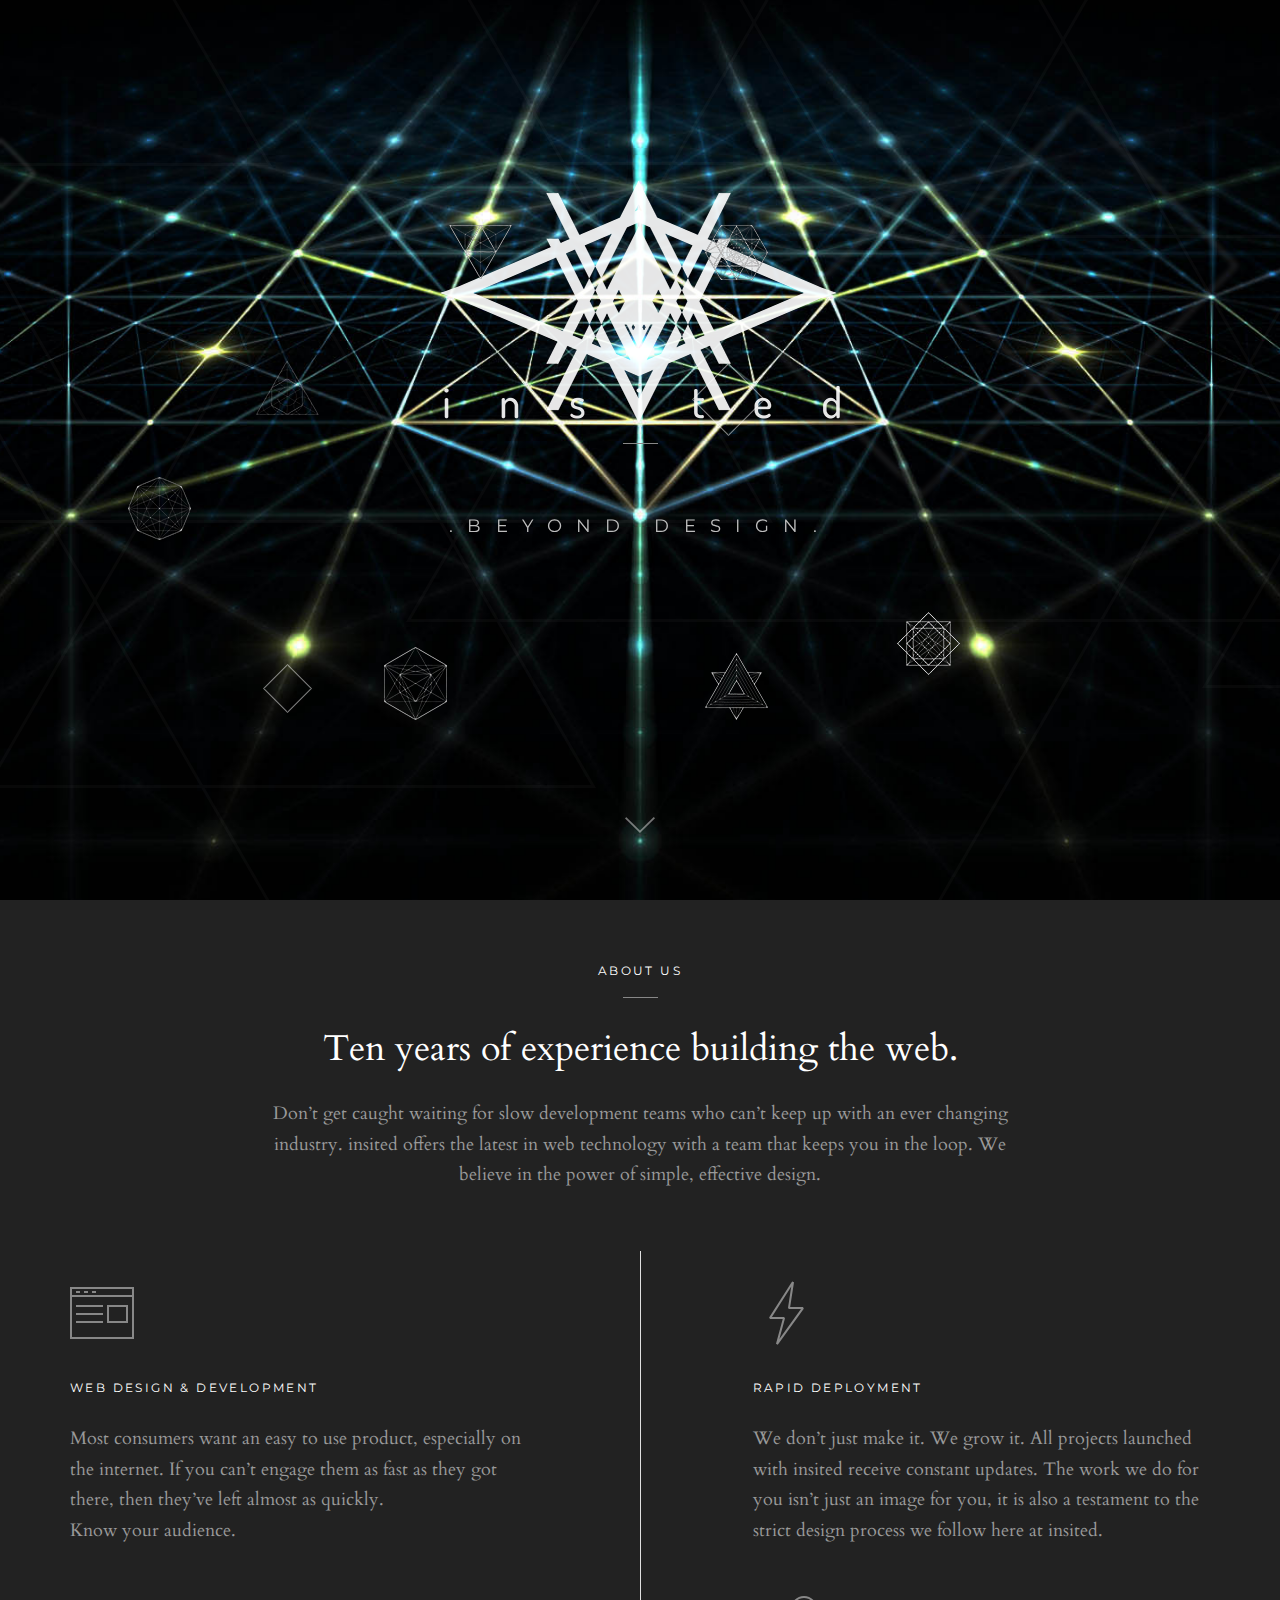
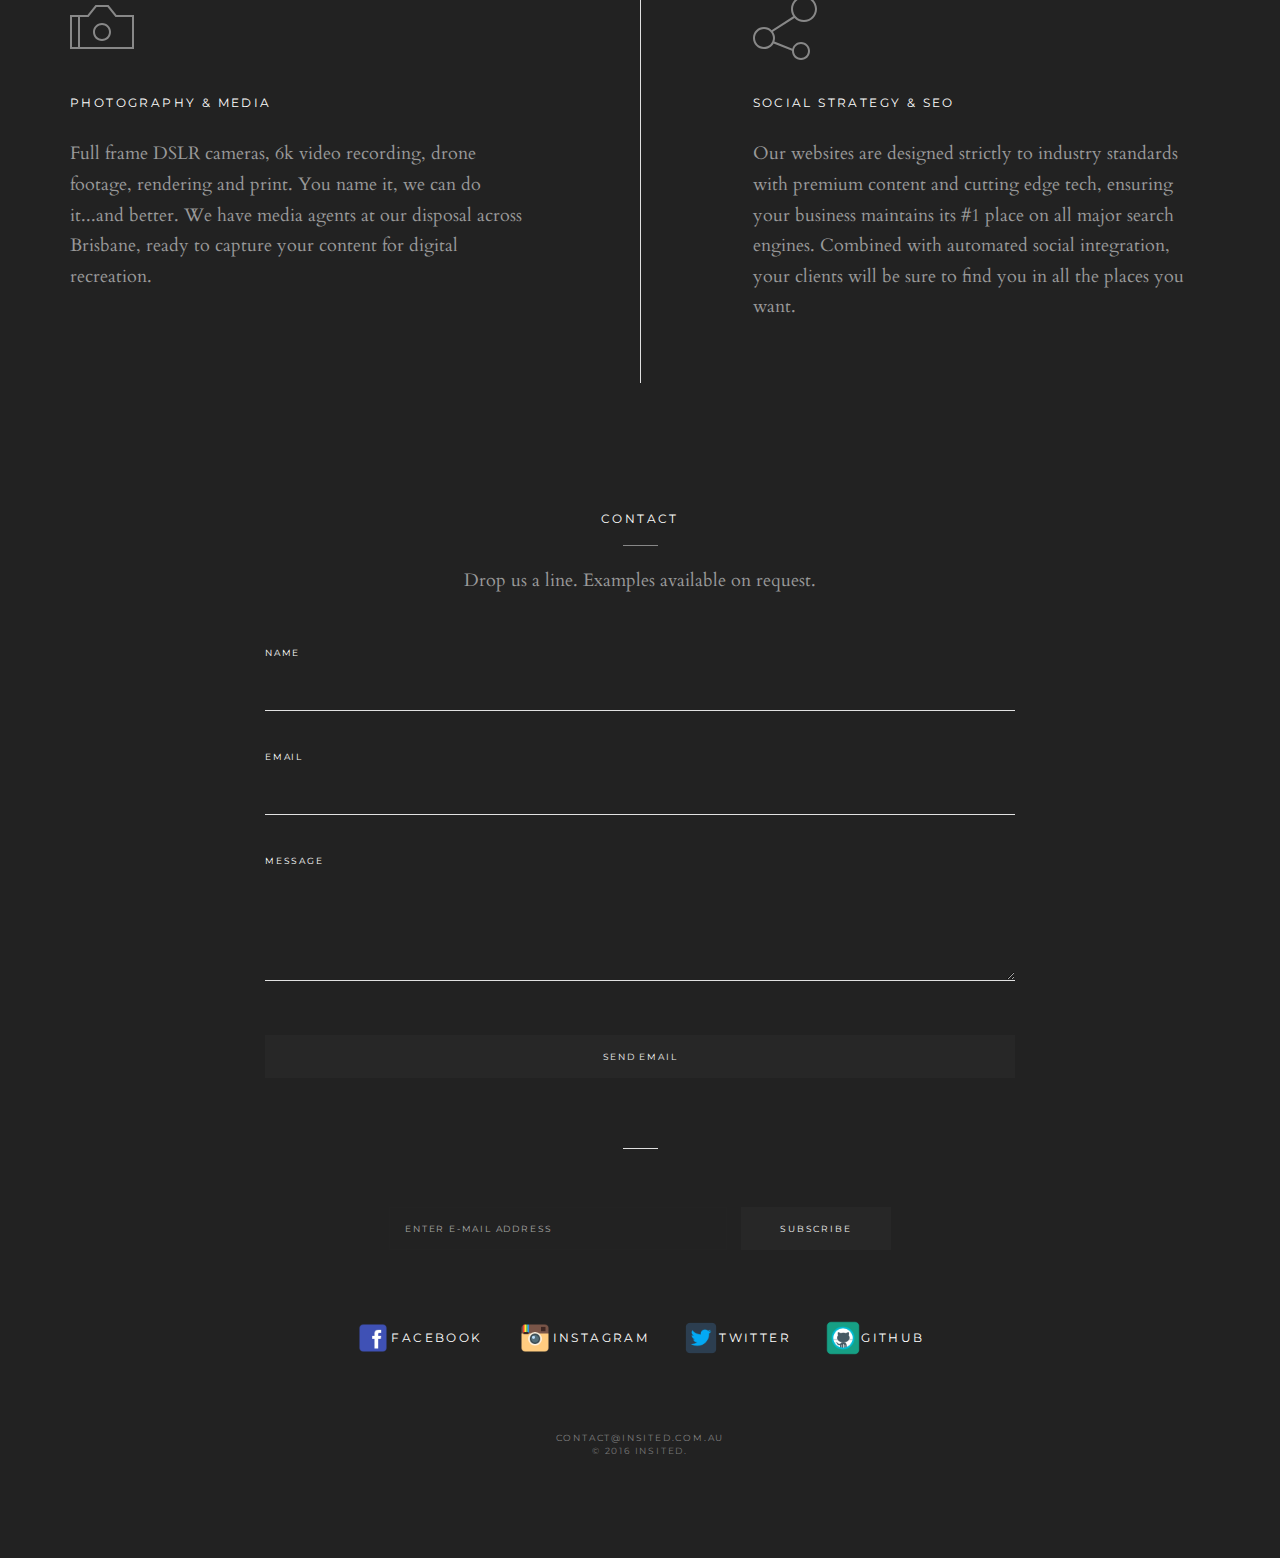
==== index.html @ 87471153 "Initial commit" ====
<!DOCTYPE html>
<!--[if IE 8 ]><html class="ie" xmlns="http://www.w3.org/1999/xhtml" xml:lang="en-US" lang="en-US"> <![endif]-->
<!--[if (gte IE 9)|!(IE)]><!--><html xmlns="http://www.w3.org/1999/xhtml" xml:lang="en-US" lang="en-US"><!--<![endif]-->
<head>
	<meta charset="utf-8">

	<title>insited.</title>

	<!-- Behavioral Meta Data -->
	<meta name="viewport" content="width=device-width, initial-scale=1, maximum-scale=1, user-scalable=no">

	<!-- Core Meta Data -->
	<meta name="author" content="insited">
	<meta name="description" content="hear.here">
	<meta name="keywords" content="template,coming soon,landing page,html5,css3,jquery">

	<!-- Favicon -->
	<link rel="shortcut icon" href="favicon.png" type="image/png">

	<!-- Apple Touch Icons -->
	<link rel="apple-touch-icon-precomposed" sizes="144x144" href="apple-touch-icon-144x144-precomposed.png">
	<link rel="apple-touch-icon-precomposed" sizes="114x114" href="apple-touch-icon-114x114-precomposed.png">
	<link rel="apple-touch-icon-precomposed" sizes="72x72" href="apple-touch-icon-72x72-precomposed.png">
	<link rel="apple-touch-icon-precomposed" sizes="57x57" href="apple-touch-icon-57x57-precomposed.png">

	<!--[if lt IE 9]>
		<script src="http://html5shim.googlecode.com/svn/trunk/html5.js"></script>
	<![endif]-->

	<!-- Fonts -->
	<link href='https://fonts.googleapis.com/css?family=Montserrat' rel='stylesheet' type='text/css'>
	<link href='https://fonts.googleapis.com/css?family=Cardo' rel='stylesheet' type='text/css'>

	<!-- Styles -->
	<link rel="stylesheet" type="text/css" href="css/loader.css"/>
	<link rel="stylesheet" type="text/css" href="css/framework.css"/>
	<link rel="stylesheet" type="text/css" href="css/style.css"/>

	<!-- Colors -->
	<link rel="stylesheet" type="text/css" href="css/colors/cyan.css" title="cyan" media="screen">
	<!-- <link rel="stylesheet" type="text/css" href="css/colors/red.css" title="red" media="screen"> -->
	<!-- <link rel="stylesheet" type="text/css" href="css/colors/green.css" title="green" media="screen"> -->
	<!-- <link rel="stylesheet" type="text/css" href="css/colors/pink.css" title="pink" media="screen"> -->
	<!-- <link rel="stylesheet" type="text/css" href="css/colors/yellow.css" title="yellow" media="screen"> -->

	<!--[if lt IE 9]>
		<link rel="stylesheet" type="text/css" href="css/ie.css" />
	<![endif]-->

	<!-- Javascript -->
	<script src="js/modernizr.js"></script>
	<script src="js/jquery.js"></script>
</head>
<body link=grey>
	<section id="hero" class="dark">
		<ul id="scene" class="scene"
			data-friction-x="0.1"
			data-friction-y="0.1"
			data-scalar-x="25"
			data-scalar-y="15"
			>
			<li class="layer" data-depth="0.00"></li>

			<!-- BG -->
			<li class="layer" data-depth="0.10" ><div class="background" data-0="transform: translate3d(0px, 0px, 0px);" data-top-bottom="transform: translate3d(0px, 300%, 0px);"></div></li>
			<li class="layer" data-depth="0.15"><div class="triangles"></div></li>
			
			<!-- Hero -->
			<li class="layer" data-depth="0.20"><div class="title" data-0="opacity: 1;" data-top-bottom="opacity: 0;"><img class="has-retina" src="images/logo-dark.png" alt="insited"><span class="line"></span></div></li>
			<li class="layer" data-depth="0.30">
				<div class="hero-content" data-0="opacity: 1;" data-top-bottom="opacity: 0;">
                    <h1><p class="sub-title"><br><br><br><br><br>.Beyond Design.</p></h1>
				</div>
			</li>

			<!-- Flakes -->
			<li class="layer" data-depth="0.40">
				<div class="depth-1 flake1" data-0="opacity: 1;" data-top-bottom="opacity: 0;"><img src="images/flakes-dark/depth1/flakes1.png" alt="flake"></div>
				<div class="depth-1 flake2" data-0="opacity: 1;" data-top-bottom="opacity: 0;"><img src="images/flakes-dark/depth1/flakes2.png" alt="flake"></div>
				<div class="depth-1 flake3" data-0="opacity: 1;" data-top-bottom="opacity: 0;"><img src="images/flakes-dark/depth1/flakes3.png" alt="flake"></div>
				<div class="depth-1 flake4" data-0="opacity: 1;" data-top-bottom="opacity: 0;"><img src="images/flakes-dark/depth1/flakes4.png" alt="flake"></div>
			</li>
			<li class="layer" data-depth="0.50">
				<div class="depth-2 flake1" data-0="opacity: 1;" data-top-bottom="opacity: 0;"><img src="images/flakes-dark/depth2/flakes1.png" alt="flake"></div>
			</li>
			<li class="layer" data-depth="0.60">
				<div class="depth-3 flake1" data-0="opacity: 1;" data-top-bottom="opacity: 0;"><img src="images/flakes-dark/depth3/flakes1.png" alt="flake"></div>
				<div class="depth-3 flake2" data-0="opacity: 1;" data-top-bottom="opacity: 0;"><img src="images/flakes-dark/depth3/flakes2.png" alt="flake"></div>
				<div class="depth-3 flake3" data-0="opacity: 1;" data-top-bottom="opacity: 0;"><img src="images/flakes-dark/depth3/flakes3.png" alt="flake"></div>
				<div class="depth-3 flake4" data-0="opacity: 1;" data-top-bottom="opacity: 0;"><img src="images/flakes-dark/depth3/flakes4.png" alt="flake"></div>
			</li>
			<li class="layer" data-depth="0.80"><div class="depth-4" data-0="opacity: 1;" data-top-bottom="opacity: 0;"><img src="images/flakes-dark/depth4/flakes.png" alt="flake"></div></li>
			<li class="layer" data-depth="1.00"><div class="depth-5" data-0="opacity: 1;" data-top-bottom="opacity: 0;"><img src="images/flakes-dark/depth5/flakes.png" alt="flake"></div></li>
		</ul>
		<a id="action" href="#intro"></a>
	</section>

	<section id="intro" class="container center padded">

		<!-- Intro -->
		<div class="row">
			<div class="col-xs-12 col-sm-10 col-sm-offset-1 col-md-8 col-md-offset-2">
				<h3>About Us</h3>
				<span class="line"></span>
				<h2>Ten years of experience building the web.</h2>
				<p>Don’t get caught waiting for slow development teams who can’t keep up with an ever changing industry. insited offers the latest in web technology with a team that keeps you in the loop. We believe in the power of simple, effective design.</p>
			</div>
		</div>

	</section>

	<section class="container padded-bottom center-mobile relative list">

		<!-- Blocks -->
		<div class="row">
			<div class="block col-xs-12 col-sm-5">
				<i class="icon icon-basic-webpage-img-txt"></i>
				<h3>Web design &amp; development</h3>
				<p>Most consumers want an easy to use product, especially on the internet. If you can’t engage them as fast as they got there, then they’ve left almost as quickly.<br>
                Know your audience.</p>
			</div>
			<div class="block col-xs-12 col-sm-5 col-sm-offset-2">
				<i class="icon icon-basic-bolt"></i>
				<h3>Rapid Deployment</h3>
				<p>We don’t just make it. We grow it. All projects launched with insited receive constant updates. The work we do for you isn’t just an image for you, it is also a testament to the strict design process we follow here at insited. </p>
			</div>
		</div>

		<span class="separator"></span>

		<!-- Blocks -->
		<div class="row">
			<div class="block col-xs-12 col-sm-5">
				<i class="icon icon-basic-photo"></i>
				<h3>Photography & Media</h3>
				<p>Full frame DSLR cameras, 6k video recording, drone footage, rendering and print. You name it, we can do it...and better. We have media agents at our disposal across Brisbane, ready to capture your content for digital recreation.</p>
			</div>
			<div class="col-xs-12 col-sm-5 col-sm-offset-2">	
				<i class="icon icon-basic-share"></i>
				<h3>Social Strategy & SEO</h3>
				<p>Our websites are designed strictly to industry standards with premium content and cutting edge tech, ensuring your business maintains its #1 place on all major search engines. Combined with automated social integration, your clients will be sure to find you in all the places you want. </p>
			</div>
		</div>
	</section>
	<section class="container padded center">

		<!-- Subscribe -->
		<div class="row">
			<div class="col-xs-12 col-sm-10 col-sm-offset-1 col-md-8 col-md-offset-2">
				<h3>contact</h3>
				<span class="line"></span>
				<p>Drop us a line. Examples available on request.</p>

				<form id="contact" name="contact" method="post" novalidate="novalidate">
				<fieldset>
					<label for="name">Name</label>
					<input type="text" name="name" id="name" />
					<label for="email">Email</label>
			        <input type="email" name="email" id="email" />
			        <label for="message">Message</label>
			        <textarea name="message" id="message"></textarea>
			        <input id="submit" type="submit" name="submit" value="Send Email">
				</fieldset>
			</form>

			<div id="success">
				<p>Your message was sent successfully! Someone will be in touch with you shortly.</p>
			</div>

			<div id="error">
				<p>Something went wrong, try refreshing and submitting the form again.</p>
			</div>
			</div>
		</div>

		<!-- Footer -->
		<div class="row padded">
			<div class="col-xs-12 col-sm-10 col-sm-offset-1 col-md-8 col-md-offset-2">
				<span class="line no-accent"></span>
				<form
					id="subscribe-form"
					action="" 
					method="get">
					<input type="email" name="EMAIL" onfocus="if(this.value == 'Enter E-mail Address') { this.value = ''; }" onblur="if(this.value == '') { this.value = 'Enter E-mail Address'; }" value="Enter E-mail Address" class="text">
					<input type="submit" value="Subscribe" name="subscribe" class="submit" id="subscribe">

					<div id="subscribe-result"></div>
				</form>
				<ul class="social-list padded">
					<li><img class="icon icons8-Facebook" src="[data-uri]" width="36" height="36"><a href="#">Facebook</a></li>
					<li><img class="icon icons8-Instagram-Old" src="[data-uri]" width="36" height="36"><a href="#">Instagram</a></li>
					<li><img class="icon icons8-Twitter" src="[data-uri]" width="36" height="36"><a href="#">Twitter</a></li>
					<li><img class="icon icons8-GitHub" src="[data-uri]" width="36" height="36"><a href="#">Github</a></li>
				</ul>
                <p class="copyright"><a href="mailto:contact@insited.com.au?Subject=New%20Website" target="_top">contact@insited.com.au</a><br>
                © 2016 insited. </p>
			</div>
		</div>
	</section>

	<!-- Begin Pageloader -->
	<div id="pageloader">
		<!-- Content -->
		<div class="pageloader-content">
			<h4>Loading...</h4>
			<span class="progress"></span>
		</div><!-- END Content -->
	</div><!-- END Pageloader -->

	<!-- Javascript -->
	<script src="js/loader.js"></script>
	<script src="js/parallax.js"></script>
	<script src="js/plugins.js"></script>
	<script src="js/main.js"></script>
</body>
</html>
---- css/loader.css ----
/* =Loader
-------------------------------------------------------------- */
@keyframes loader-anim {
    0% {
        left: -102px
    }

    100% {
        left: 102px
    }
}

@keyframes blink-text {
    0% {
        opacity: 1
    }

    20% {
        opacity: 0.5
    }

    40% {
        opacity: 0.2
    }

    60% {
        opacity: 0.7
    }

    80% {
        opacity: 0.1
    }

    90% {
        opacity: 0.4
    }
}
#pageloader {
    background-color:#fff;

    position:absolute;
    z-index:99999999999999;
    width:100%;
    height:100%;
    left:0;
    right:0;
    top:0;
    bottom:0;
}

.pageloader-fade {
    opacity:0 !important;
    
    -webkit-transition: all .75s ease;
    -moz-transition: all .75s ease;
    -o-transition: all .75s ease;
    -ms-transition: all .75s ease;
    transition: all .75s ease;
}

.pageloader-hide {
    display:none;
}

.pageloader-content {
    text-align: center;
    overflow: hidden;
    position: absolute;
    top: 50%;
    margin-top: -12px;
    left: 50%;
    margin-left: -50px;
    width: 100px;
    height: 24px;
}

.pageloader-content-hide {
    opacity:0 !important;
    
    -webkit-transition: all .25s ease;
    -moz-transition: all .25s ease;
    -o-transition: all .25s ease;
    -ms-transition: all .25s ease;
    transition: all .25s ease;
}

.pageloader-content h4 {
    color: #272727;
    -webkit-animation: blink-text 1s infinite;
       -moz-animation: blink-text 1s infinite;
        -ms-animation: blink-text 1s infinite;
         -o-animation: blink-text 1s infinite;
            animation: blink-text 1s infinite;
}

.progress {
    display: block;
    position: absolute;
    bottom: 1px;
    overflow: hidden;
    width: 100px;
    height: 1px;
    left: -102px;
    background-color: #00d9ec;
    -webkit-animation: loader-anim 1s 0s infinite cubic-bezier(0.785, 0.135, 0.15, 0.86);
    -moz-animation: loader-anim 1s 0s infinite cubic-bezier(0.785, 0.135, 0.15, 0.86);
    animation: loader-anim 1s 0s infinite cubic-bezier(0.785, 0.135, 0.15, 0.86)
}
---- css/framework.css ----
/*! normalize.css v3.0.3 | MIT License | github.com/necolas/normalize.css */img,legend{border:0}legend,td,th{padding:0}html{font-family:sans-serif;-ms-text-size-adjust:100%;-webkit-text-size-adjust:100%}body{margin:0}article,aside,details,figcaption,figure,footer,header,main,menu,nav,section,summary{display:block}audio,canvas,progress,video{display:inline-block;vertical-align:baseline}audio:not([controls]){display:none;height:0}[hidden],template{display:none}a{background-color:transparent}a:active,a:hover{outline:0}abbr[title]{border-bottom:1px dotted}b,optgroup,strong{font-weight:700}dfn{font-style:italic}h1{font-size:2em;margin:.67em 0}mark{background:#ff0;color:#000}small{font-size:80%}sub,sup{font-size:75%;line-height:0;position:relative;vertical-align:baseline}sup{top:-.5em}sub{bottom:-.25em}svg:not(:root){overflow:hidden}figure{margin:1em 40px}hr{box-sizing:content-box;height:0}pre,textarea{overflow:auto}code,kbd,pre,samp{font-family:monospace,monospace;font-size:1em}button,input,optgroup,select,textarea{color:inherit;font:inherit;margin:0}button{overflow:visible}button,select{text-transform:none}button,html input[type=button],input[type=reset],input[type=submit]{-webkit-appearance:button;cursor:pointer}button[disabled],html input[disabled]{cursor:default}button::-moz-focus-inner,input::-moz-focus-inner{border:0;padding:0}input{line-height:normal}input[type=checkbox],input[type=radio]{box-sizing:border-box;padding:0}input[type=number]::-webkit-inner-spin-button,input[type=number]::-webkit-outer-spin-button{height:auto}input[type=search]{-webkit-appearance:textfield;box-sizing:content-box}input[type=search]::-webkit-search-cancel-button,input[type=search]::-webkit-search-decoration{-webkit-appearance:none}fieldset{border:1px solid silver;margin:0 2px;padding:.35em .625em .75em}table{border-collapse:collapse;border-spacing:0}a{text-decoration: none; outline: 0;}html{-webkit-tap-highlight-color: rgba(0, 0, 0, 0);}img{max-width: 100%; height: auto;}

/*! bootstrap */html{font-family:sans-serif;-ms-text-size-adjust:100%;-webkit-text-size-adjust:100%}body{margin:0}article,aside,details,figcaption,figure,footer,header,hgroup,main,nav,section,summary{display:block}ol,ul{list-style:none;margin:0;padding:0;}audio,canvas,progress,video{display:inline-block;vertical-align:baseline}audio:not([controls]){display:none;height:0}[hidden],template{display:none}a{background:0 0}a:active,a:hover{outline:0}abbr[title]{border-bottom:1px dotted}b,strong{font-weight:700}dfn{font-style:italic}h1{font-size:2em;margin:.67em 0}mark{background:#ff0;color:#000}small{font-size:80%}sub,sup{font-size:75%;line-height:0;position:relative;vertical-align:baseline}sup{top:-.5em}sub{bottom:-.25em}img{border:0}svg:not(:root){overflow:hidden}hr{-moz-box-sizing:content-box;box-sizing:content-box;height:0}pre{overflow:auto}code,kbd,pre,samp{font-family:monospace,monospace;font-size:1em}button,input,optgroup,select,textarea{color:inherit;font:inherit;margin:0}button{overflow:visible}button,select{text-transform:none}button,html input[type=button],input[type=reset],input[type=submit]{-webkit-appearance:button;cursor:pointer}button[disabled],html input[disabled]{cursor:default}button::-moz-focus-inner,input::-moz-focus-inner{border:0;padding:0}input[type=checkbox],input[type=radio]{box-sizing:border-box;padding:0}input[type=number]::-webkit-inner-spin-button,input[type=number]::-webkit-outer-spin-button{height:auto}input[type=search]{-webkit-appearance:textfield;-moz-box-sizing:content-box;-webkit-box-sizing:content-box;box-sizing:content-box}input[type=search]::-webkit-search-cancel-button,input[type=search]::-webkit-search-decoration{-webkit-appearance:none}fieldset{border:1px solid silver;margin:0 2px;padding:.35em .625em .75em}legend{border:0;padding:0}textarea{overflow:auto}optgroup{font-weight:700}table{border-collapse:collapse;border-spacing:0}td,th{padding:0}*,:after,:before{-webkit-box-sizing:border-box;-moz-box-sizing:border-box;box-sizing:border-box}html{-webkit-tap-highlight-color:transparent}button,input,select,textarea{font-family:inherit;font-size:inherit;line-height:inherit}figure{margin:0}img{vertical-align:middle}.container,.container-fluid{margin-right:auto;margin-left:auto;padding-left:15px;padding-right:15px}@media (min-width:768px){.container{width:750px}}@media (min-width:992px){.container{width:970px}}@media (min-width:1200px){.container{width:1170px}}.row{margin-left:-15px;margin-right:-15px}.col-lg-1,.col-lg-10,.col-lg-11,.col-lg-12,.col-lg-2,.col-lg-3,.col-lg-4,.col-lg-5,.col-lg-6,.col-lg-7,.col-lg-8,.col-lg-9,.col-md-1,.col-md-10,.col-md-11,.col-md-12,.col-md-2,.col-md-3,.col-md-4,.col-md-5,.col-md-6,.col-md-7,.col-md-8,.col-md-9,.col-sm-1,.col-sm-10,.col-sm-11,.col-sm-12,.col-sm-2,.col-sm-3,.col-sm-4,.col-sm-5,.col-sm-6,.col-sm-7,.col-sm-8,.col-sm-9,.col-xs-1,.col-xs-10,.col-xs-11,.col-xs-12,.col-xs-2,.col-xs-3,.col-xs-4,.col-xs-5,.col-xs-6,.col-xs-7,.col-xs-8,.col-xs-9{position:relative;min-height:1px;padding-left:15px;padding-right:15px}.col-xs-1,.col-xs-10,.col-xs-11,.col-xs-12,.col-xs-2,.col-xs-3,.col-xs-4,.col-xs-5,.col-xs-6,.col-xs-7,.col-xs-8,.col-xs-9{float:left}.col-xs-12{width:100%}.col-xs-11{width:91.66666667%}.col-xs-10{width:83.33333333%}.col-xs-9{width:75%}.col-xs-8{width:66.66666667%}.col-xs-7{width:58.33333333%}.col-xs-6{width:50%}.col-xs-5{width:41.66666667%}.col-xs-4{width:33.33333333%}.col-xs-3{width:25%}.col-xs-2{width:16.66666667%}.col-xs-1{width:8.33333333%}.col-xs-pull-12{right:100%}.col-xs-pull-11{right:91.66666667%}.col-xs-pull-10{right:83.33333333%}.col-xs-pull-9{right:75%}.col-xs-pull-8{right:66.66666667%}.col-xs-pull-7{right:58.33333333%}.col-xs-pull-6{right:50%}.col-xs-pull-5{right:41.66666667%}.col-xs-pull-4{right:33.33333333%}.col-xs-pull-3{right:25%}.col-xs-pull-2{right:16.66666667%}.col-xs-pull-1{right:8.33333333%}.col-xs-pull-0{right:auto}.col-xs-push-12{left:100%}.col-xs-push-11{left:91.66666667%}.col-xs-push-10{left:83.33333333%}.col-xs-push-9{left:75%}.col-xs-push-8{left:66.66666667%}.col-xs-push-7{left:58.33333333%}.col-xs-push-6{left:50%}.col-xs-push-5{left:41.66666667%}.col-xs-push-4{left:33.33333333%}.col-xs-push-3{left:25%}.col-xs-push-2{left:16.66666667%}.col-xs-push-1{left:8.33333333%}.col-xs-push-0{left:auto}.col-xs-offset-12{margin-left:100%}.col-xs-offset-11{margin-left:91.66666667%}.col-xs-offset-10{margin-left:83.33333333%}.col-xs-offset-9{margin-left:75%}.col-xs-offset-8{margin-left:66.66666667%}.col-xs-offset-7{margin-left:58.33333333%}.col-xs-offset-6{margin-left:50%}.col-xs-offset-5{margin-left:41.66666667%}.col-xs-offset-4{margin-left:33.33333333%}.col-xs-offset-3{margin-left:25%}.col-xs-offset-2{margin-left:16.66666667%}.col-xs-offset-1{margin-left:8.33333333%}.col-xs-offset-0{margin-left:0}@media (min-width:768px){.col-sm-1,.col-sm-10,.col-sm-11,.col-sm-12,.col-sm-2,.col-sm-3,.col-sm-4,.col-sm-5,.col-sm-6,.col-sm-7,.col-sm-8,.col-sm-9{float:left}.col-sm-12{width:100%}.col-sm-11{width:91.66666667%}.col-sm-10{width:83.33333333%}.col-sm-9{width:75%}.col-sm-8{width:66.66666667%}.col-sm-7{width:58.33333333%}.col-sm-6{width:50%}.col-sm-5{width:41.66666667%}.col-sm-4{width:33.33333333%}.col-sm-3{width:25%}.col-sm-2{width:16.66666667%}.col-sm-1{width:8.33333333%}.col-sm-pull-12{right:100%}.col-sm-pull-11{right:91.66666667%}.col-sm-pull-10{right:83.33333333%}.col-sm-pull-9{right:75%}.col-sm-pull-8{right:66.66666667%}.col-sm-pull-7{right:58.33333333%}.col-sm-pull-6{right:50%}.col-sm-pull-5{right:41.66666667%}.col-sm-pull-4{right:33.33333333%}.col-sm-pull-3{right:25%}.col-sm-pull-2{right:16.66666667%}.col-sm-pull-1{right:8.33333333%}.col-sm-pull-0{right:auto}.col-sm-push-12{left:100%}.col-sm-push-11{left:91.66666667%}.col-sm-push-10{left:83.33333333%}.col-sm-push-9{left:75%}.col-sm-push-8{left:66.66666667%}.col-sm-push-7{left:58.33333333%}.col-sm-push-6{left:50%}.col-sm-push-5{left:41.66666667%}.col-sm-push-4{left:33.33333333%}.col-sm-push-3{left:25%}.col-sm-push-2{left:16.66666667%}.col-sm-push-1{left:8.33333333%}.col-sm-push-0{left:auto}.col-sm-offset-12{margin-left:100%}.col-sm-offset-11{margin-left:91.66666667%}.col-sm-offset-10{margin-left:83.33333333%}.col-sm-offset-9{margin-left:75%}.col-sm-offset-8{margin-left:66.66666667%}.col-sm-offset-7{margin-left:58.33333333%}.col-sm-offset-6{margin-left:50%}.col-sm-offset-5{margin-left:41.66666667%}.col-sm-offset-4{margin-left:33.33333333%}.col-sm-offset-3{margin-left:25%}.col-sm-offset-2{margin-left:16.66666667%}.col-sm-offset-1{margin-left:8.33333333%}.col-sm-offset-0{margin-left:0}}@media (min-width:992px){.col-md-1,.col-md-10,.col-md-11,.col-md-12,.col-md-2,.col-md-3,.col-md-4,.col-md-5,.col-md-6,.col-md-7,.col-md-8,.col-md-9{float:left}.col-md-12{width:100%}.col-md-11{width:91.66666667%}.col-md-10{width:83.33333333%}.col-md-9{width:75%}.col-md-8{width:66.66666667%}.col-md-7{width:58.33333333%}.col-md-6{width:50%}.col-md-5{width:41.66666667%}.col-md-4{width:33.33333333%}.col-md-3{width:25%}.col-md-2{width:16.66666667%}.col-md-1{width:8.33333333%}.col-md-pull-12{right:100%}.col-md-pull-11{right:91.66666667%}.col-md-pull-10{right:83.33333333%}.col-md-pull-9{right:75%}.col-md-pull-8{right:66.66666667%}.col-md-pull-7{right:58.33333333%}.col-md-pull-6{right:50%}.col-md-pull-5{right:41.66666667%}.col-md-pull-4{right:33.33333333%}.col-md-pull-3{right:25%}.col-md-pull-2{right:16.66666667%}.col-md-pull-1{right:8.33333333%}.col-md-pull-0{right:auto}.col-md-push-12{left:100%}.col-md-push-11{left:91.66666667%}.col-md-push-10{left:83.33333333%}.col-md-push-9{left:75%}.col-md-push-8{left:66.66666667%}.col-md-push-7{left:58.33333333%}.col-md-push-6{left:50%}.col-md-push-5{left:41.66666667%}.col-md-push-4{left:33.33333333%}.col-md-push-3{left:25%}.col-md-push-2{left:16.66666667%}.col-md-push-1{left:8.33333333%}.col-md-push-0{left:auto}.col-md-offset-12{margin-left:100%}.col-md-offset-11{margin-left:91.66666667%}.col-md-offset-10{margin-left:83.33333333%}.col-md-offset-9{margin-left:75%}.col-md-offset-8{margin-left:66.66666667%}.col-md-offset-7{margin-left:58.33333333%}.col-md-offset-6{margin-left:50%}.col-md-offset-5{margin-left:41.66666667%}.col-md-offset-4{margin-left:33.33333333%}.col-md-offset-3{margin-left:25%}.col-md-offset-2{margin-left:16.66666667%}.col-md-offset-1{margin-left:8.33333333%}.col-md-offset-0{margin-left:0}}@media (min-width:1200px){.col-lg-1,.col-lg-10,.col-lg-11,.col-lg-12,.col-lg-2,.col-lg-3,.col-lg-4,.col-lg-5,.col-lg-6,.col-lg-7,.col-lg-8,.col-lg-9{float:left}.col-lg-12{width:100%}.col-lg-11{width:91.66666667%}.col-lg-10{width:83.33333333%}.col-lg-9{width:75%}.col-lg-8{width:66.66666667%}.col-lg-7{width:58.33333333%}.col-lg-6{width:50%}.col-lg-5{width:41.66666667%}.col-lg-4{width:33.33333333%}.col-lg-3{width:25%}.col-lg-2{width:16.66666667%}.col-lg-1{width:8.33333333%}.col-lg-pull-12{right:100%}.col-lg-pull-11{right:91.66666667%}.col-lg-pull-10{right:83.33333333%}.col-lg-pull-9{right:75%}.col-lg-pull-8{right:66.66666667%}.col-lg-pull-7{right:58.33333333%}.col-lg-pull-6{right:50%}.col-lg-pull-5{right:41.66666667%}.col-lg-pull-4{right:33.33333333%}.col-lg-pull-3{right:25%}.col-lg-pull-2{right:16.66666667%}.col-lg-pull-1{right:8.33333333%}.col-lg-pull-0{right:auto}.col-lg-push-12{left:100%}.col-lg-push-11{left:91.66666667%}.col-lg-push-10{left:83.33333333%}.col-lg-push-9{left:75%}.col-lg-push-8{left:66.66666667%}.col-lg-push-7{left:58.33333333%}.col-lg-push-6{left:50%}.col-lg-push-5{left:41.66666667%}.col-lg-push-4{left:33.33333333%}.col-lg-push-3{left:25%}.col-lg-push-2{left:16.66666667%}.col-lg-push-1{left:8.33333333%}.col-lg-push-0{left:auto}.col-lg-offset-12{margin-left:100%}.col-lg-offset-11{margin-left:91.66666667%}.col-lg-offset-10{margin-left:83.33333333%}.col-lg-offset-9{margin-left:75%}.col-lg-offset-8{margin-left:66.66666667%}.col-lg-offset-7{margin-left:58.33333333%}.col-lg-offset-6{margin-left:50%}.col-lg-offset-5{margin-left:41.66666667%}.col-lg-offset-4{margin-left:33.33333333%}.col-lg-offset-3{margin-left:25%}.col-lg-offset-2{margin-left:16.66666667%}.col-lg-offset-1{margin-left:8.33333333%}.col-lg-offset-0{margin-left:0}}.clearfix:after,.clearfix:before,.container-fluid:after,.container-fluid:before,.container:after,.container:before,.row:after,.row:before{content:" ";display:table}.clearfix:after,.container-fluid:after,.container:after,.row:after{clear:both}.center-block{display:block;margin-left:auto;margin-right:auto}.pull-right{float:right!important}.pull-left{float:left!important}.hide{display:none!important}.show{display:block!important}.invisible{visibility:hidden}.text-hide{font:0/0 a;color:transparent;text-shadow:none;background-color:transparent;border:0}.hidden{display:none!important;visibility:hidden!important}.affix{position:fixed;-webkit-transform:translate3d(0,0,0);transform:translate3d(0,0,0)}@-ms-viewport{width:device-width}.visible-lg,.visible-lg-block,.visible-lg-inline,.visible-lg-inline-block,.visible-md,.visible-md-block,.visible-md-inline,.visible-md-inline-block,.visible-print,.visible-print-block,.visible-print-inline,.visible-print-inline-block,.visible-sm,.visible-sm-block,.visible-sm-inline,.visible-sm-inline-block,.visible-xs,.visible-xs-block,.visible-xs-inline,.visible-xs-inline-block{display:none!important}@media (max-width:767px){.visible-xs{display:block!important}table.visible-xs{display:table}tr.visible-xs{display:table-row!important}td.visible-xs,th.visible-xs{display:table-cell!important}}@media (max-width:767px){.visible-xs-block{display:block!important}}@media (max-width:767px){.visible-xs-inline{display:inline!important}}@media (max-width:767px){.visible-xs-inline-block{display:inline-block!important}}@media (min-width:768px) and (max-width:991px){.visible-sm{display:block!important}table.visible-sm{display:table}tr.visible-sm{display:table-row!important}td.visible-sm,th.visible-sm{display:table-cell!important}}@media (min-width:768px) and (max-width:991px){.visible-sm-block{display:block!important}}@media (min-width:768px) and (max-width:991px){.visible-sm-inline{display:inline!important}}@media (min-width:768px) and (max-width:991px){.visible-sm-inline-block{display:inline-block!important}}@media (min-width:992px) and (max-width:1199px){.visible-md{display:block!important}table.visible-md{display:table}tr.visible-md{display:table-row!important}td.visible-md,th.visible-md{display:table-cell!important}}@media (min-width:992px) and (max-width:1199px){.visible-md-block{display:block!important}}@media (min-width:992px) and (max-width:1199px){.visible-md-inline{display:inline!important}}@media (min-width:992px) and (max-width:1199px){.visible-md-inline-block{display:inline-block!important}}@media (min-width:1200px){.visible-lg{display:block!important}table.visible-lg{display:table}tr.visible-lg{display:table-row!important}td.visible-lg,th.visible-lg{display:table-cell!important}}@media (min-width:1200px){.visible-lg-block{display:block!important}}@media (min-width:1200px){.visible-lg-inline{display:inline!important}}@media (min-width:1200px){.visible-lg-inline-block{display:inline-block!important}}@media (max-width:767px){.hidden-xs{display:none!important}}@media (min-width:768px) and (max-width:991px){.hidden-sm{display:none!important}}@media (min-width:992px) and (max-width:1199px){.hidden-md{display:none!important}}@media (min-width:1200px){.hidden-lg{display:none!important}}@media print{.visible-print{display:block!important}table.visible-print{display:table}tr.visible-print{display:table-row!important}td.visible-print,th.visible-print{display:table-cell!important}}@media print{.visible-print-block{display:block!important}}@media print{.visible-print-inline{display:inline!important}}@media print{.visible-print-inline-block{display:inline-block!important}}@media print{.hidden-print{display:none!important}}

/* Icons */
@font-face{font-family:"linea-basic-10";src:url(../icon-fonts/linea-basic-10.eot);src:url(../icon-fonts/linea-basic-10.eot?#iefix) format("embedded-opentype"),url(../icon-fonts/linea-basic-10.woff) format("woff"),url(../icon-fonts/linea-basic-10.ttf) format("truetype"),url(../icon-fonts/linea-basic-10.svg#linea-basic-10) format("svg");font-weight:400;font-style:normal}[data-icon]:before{font-family:"linea-basic-10"!important;content:attr(data-icon);font-style:normal!important;font-weight:400!important;font-variant:normal!important;text-transform:none!important;speak:none;line-height:1;-webkit-font-smoothing:antialiased;-moz-osx-font-smoothing:grayscale}[class^="icon-"]:before,[class*=" icon-"]:before{font-family:"linea-basic-10"!important;font-style:normal!important;font-weight:400!important;font-variant:normal!important;text-transform:none!important;speak:none;line-height:1;-webkit-font-smoothing:antialiased;-moz-osx-font-smoothing:grayscale}.icon-basic-accelerator:before{content:"a"}.icon-basic-alarm:before{content:"b"}.icon-basic-anchor:before{content:"c"}.icon-basic-anticlockwise:before{content:"d"}.icon-basic-archive:before{content:"e"}.icon-basic-archive-full:before{content:"f"}.icon-basic-ban:before{content:"g"}.icon-basic-battery-charge:before{content:"h"}.icon-basic-battery-empty:before{content:"i"}.icon-basic-battery-full:before{content:"j"}.icon-basic-battery-half:before{content:"k"}.icon-basic-bolt:before{content:"l"}.icon-basic-book:before{content:"m"}.icon-basic-book-pen:before{content:"n"}.icon-basic-book-pencil:before{content:"o"}.icon-basic-bookmark:before{content:"p"}.icon-basic-calculator:before{content:"q"}.icon-basic-calendar:before{content:"r"}.icon-basic-cards-diamonds:before{content:"s"}.icon-basic-cards-hearts:before{content:"t"}.icon-basic-case:before{content:"u"}.icon-basic-chronometer:before{content:"v"}.icon-basic-clessidre:before{content:"w"}.icon-basic-clock:before{content:"x"}.icon-basic-clockwise:before{content:"y"}.icon-basic-cloud:before{content:"z"}.icon-basic-clubs:before{content:"A"}.icon-basic-compass:before{content:"B"}.icon-basic-cup:before{content:"C"}.icon-basic-diamonds:before{content:"D"}.icon-basic-display:before{content:"E"}.icon-basic-download:before{content:"F"}.icon-basic-exclamation:before{content:"G"}.icon-basic-eye:before{content:"H"}.icon-basic-eye-closed:before{content:"I"}.icon-basic-female:before{content:"J"}.icon-basic-flag1:before{content:"K"}.icon-basic-flag2:before{content:"L"}.icon-basic-floppydisk:before{content:"M"}.icon-basic-folder:before{content:"N"}.icon-basic-folder-multiple:before{content:"O"}.icon-basic-gear:before{content:"P"}.icon-basic-geolocalize-01:before{content:"Q"}.icon-basic-geolocalize-05:before{content:"R"}.icon-basic-globe:before{content:"S"}.icon-basic-gunsight:before{content:"T"}.icon-basic-hammer:before{content:"U"}.icon-basic-headset:before{content:"V"}.icon-basic-heart:before{content:"W"}.icon-basic-heart-broken:before{content:"X"}.icon-basic-helm:before{content:"Y"}.icon-basic-home:before{content:"Z"}.icon-basic-info:before{content:"0"}.icon-basic-ipod:before{content:"1"}.icon-basic-joypad:before{content:"2"}.icon-basic-key:before{content:"3"}.icon-basic-keyboard:before{content:"4"}.icon-basic-laptop:before{content:"5"}.icon-basic-life-buoy:before{content:"6"}.icon-basic-lightbulb:before{content:"7"}.icon-basic-link:before{content:"8"}.icon-basic-lock:before{content:"9"}.icon-basic-lock-open:before{content:"!"}.icon-basic-magic-mouse:before{content:"\""}.icon-basic-magnifier:before{content:"#"}.icon-basic-magnifier-minus:before{content:"$"}.icon-basic-magnifier-plus:before{content:"%"}.icon-basic-mail:before{content:"&"}.icon-basic-mail-multiple:before{content:"'"}.icon-basic-mail-open:before{content:"("}.icon-basic-mail-open-text:before{content:")"}.icon-basic-male:before{content:"*"}.icon-basic-map:before{content:"+"}.icon-basic-message:before{content:","}.icon-basic-message-multiple:before{content:"-"}.icon-basic-message-txt:before{content:"."}.icon-basic-mixer2:before{content:"/"}.icon-basic-mouse:before{content:":"}.icon-basic-notebook:before{content:";"}.icon-basic-notebook-pen:before{content:"<"}.icon-basic-notebook-pencil:before{content:"="}.icon-basic-paperplane:before{content:">"}.icon-basic-pencil-ruler:before{content:"?"}.icon-basic-pencil-ruler-pen:before{content:"@"}.icon-basic-photo:before{content:"["}.icon-basic-picture:before{content:"]"}.icon-basic-picture-multiple:before{content:"^"}.icon-basic-pin1:before{content:"_"}.icon-basic-pin2:before{content:"`"}.icon-basic-postcard:before{content:"{"}.icon-basic-postcard-multiple:before{content:"|"}.icon-basic-printer:before{content:"}"}.icon-basic-question:before{content:"~"}.icon-basic-rss:before{content:"\\"}.icon-basic-server:before{content:"\e000"}.icon-basic-server2:before{content:"\e001"}.icon-basic-server-cloud:before{content:"\e002"}.icon-basic-server-download:before{content:"\e003"}.icon-basic-server-upload:before{content:"\e004"}.icon-basic-settings:before{content:"\e005"}.icon-basic-share:before{content:"\e006"}.icon-basic-sheet:before{content:"\e007"}.icon-basic-sheet-multiple:before{content:"\e008"}.icon-basic-sheet-pen:before{content:"\e009"}.icon-basic-sheet-pencil:before{content:"\e00a"}.icon-basic-sheet-txt:before{content:"\e00b"}.icon-basic-signs:before{content:"\e00c"}.icon-basic-smartphone:before{content:"\e00d"}.icon-basic-spades:before{content:"\e00e"}.icon-basic-spread:before{content:"\e00f"}.icon-basic-spread-bookmark:before{content:"\e010"}.icon-basic-spread-text:before{content:"\e011"}.icon-basic-spread-text-bookmark:before{content:"\e012"}.icon-basic-star:before{content:"\e013"}.icon-basic-tablet:before{content:"\e014"}.icon-basic-target:before{content:"\e015"}.icon-basic-todo:before{content:"\e016"}.icon-basic-todo-pen:before{content:"\e017"}.icon-basic-todo-pencil:before{content:"\e018"}.icon-basic-todo-txt:before{content:"\e019"}.icon-basic-todolist-pen:before{content:"\e01a"}.icon-basic-todolist-pencil:before{content:"\e01b"}.icon-basic-trashcan:before{content:"\e01c"}.icon-basic-trashcan-full:before{content:"\e01d"}.icon-basic-trashcan-refresh:before{content:"\e01e"}.icon-basic-trashcan-remove:before{content:"\e01f"}.icon-basic-upload:before{content:"\e020"}.icon-basic-usb:before{content:"\e021"}.icon-basic-video:before{content:"\e022"}.icon-basic-watch:before{content:"\e023"}.icon-basic-webpage:before{content:"\e024"}.icon-basic-webpage-img-txt:before{content:"\e025"}.icon-basic-webpage-multiple:before{content:"\e026"}.icon-basic-webpage-txt:before{content:"\e027"}.icon-basic-world:before{content:"\e028"}


/* Magnific Popup CSS */
.mfp-bg,.mfp-wrap{position:fixed;left:0;top:0}.mfp-bg,.mfp-container,.mfp-wrap{height:100%;width:100%}.mfp-container:before,.mfp-figure:after{content:''}.mfp-fade.mfp-bg{opacity:0;-webkit-transition:all .3s ease-out;-moz-transition:all .3s ease-out;transition:all .3s ease-out}.mfp-fade.mfp-bg.mfp-ready{opacity:.8}.mfp-fade.mfp-bg.mfp-removing{opacity:0}.mfp-bg{z-index:1042;overflow:hidden;background:#0b0b0b;opacity:.8;filter:alpha(opacity=80)}.mfp-wrap{z-index:1043;outline:0!important;-webkit-backface-visibility:hidden}.mfp-container{text-align:center;position:absolute;left:0;top:0;padding:0 8px;-webkit-box-sizing:border-box;-moz-box-sizing:border-box;box-sizing:border-box}.mfp-container:before{display:inline-block;height:100%;vertical-align:middle}.mfp-align-top .mfp-container:before{display:none}.mfp-content{position:relative;display:inline-block;vertical-align:middle;margin:0 auto;text-align:left;z-index:1045}.mfp-close,.mfp-preloader{text-align:center;position:absolute}.mfp-ajax-holder .mfp-content,.mfp-inline-holder .mfp-content{width:100%;cursor:auto}.mfp-ajax-cur{cursor:progress}.mfp-zoom-out-cur,.mfp-zoom-out-cur .mfp-image-holder .mfp-close{cursor:-moz-zoom-out;cursor:-webkit-zoom-out;cursor:zoom-out}.mfp-zoom{cursor:pointer;cursor:-webkit-zoom-in;cursor:-moz-zoom-in;cursor:zoom-in}.mfp-auto-cursor .mfp-content{cursor:auto}.mfp-arrow,.mfp-close,.mfp-counter,.mfp-preloader{-webkit-user-select:none;-moz-user-select:none;user-select:none}.mfp-loading.mfp-figure{display:none}.mfp-hide{display:none!important}.mfp-preloader{color:#CCC;top:50%;width:auto;margin-top:-.8em;left:8px;right:8px;z-index:1044}.mfp-preloader a{color:#CCC}.mfp-close,.mfp-preloader a:hover{color:#FFF}.mfp-s-error .mfp-content,.mfp-s-ready .mfp-preloader{display:none}button.mfp-arrow,button.mfp-close{overflow:visible;cursor:pointer;background:0 0;border:0;-webkit-appearance:none;display:block;outline:0;padding:0;z-index:1046;-webkit-box-shadow:none;box-shadow:none}button::-moz-focus-inner{padding:0;border:0}.mfp-close{width:44px;height:44px;line-height:44px;right:0;top:0;text-decoration:none;opacity:.65;filter:alpha(opacity=65);padding:0 0 18px 10px;font-style:normal;font-size:28px;font-family:Arial,Baskerville,monospace}.mfp-close:focus,.mfp-close:hover{opacity:1;filter:alpha(opacity=100)}.mfp-close:active{top:1px}.mfp-close-btn-in .mfp-close{color:#333}.mfp-iframe-holder .mfp-close,.mfp-image-holder .mfp-close{color:#FFF;right:-6px;text-align:right;padding-right:6px;width:100%}.mfp-counter{position:absolute;top:0;right:0;color:#CCC;font-size:12px;line-height:18px;white-space:nowrap}.mfp-figure,img.mfp-img{line-height:0}.mfp-arrow{position:absolute;opacity:.65;filter:alpha(opacity=65);margin:-55px 0 0;top:50%;padding:0;width:90px;height:110px;-webkit-tap-highlight-color:transparent}.mfp-arrow:active{margin-top:-54px}.mfp-arrow:focus,.mfp-arrow:hover{opacity:1;filter:alpha(opacity=100)}.mfp-arrow .mfp-a,.mfp-arrow .mfp-b,.mfp-arrow:after,.mfp-arrow:before{content:'';display:block;width:0;height:0;position:absolute;left:0;top:0;margin-top:35px;margin-left:35px;border:inset transparent}.mfp-arrow .mfp-a,.mfp-arrow:after{border-top-width:13px;border-bottom-width:13px;top:8px}.mfp-arrow .mfp-b,.mfp-arrow:before{border-top-width:21px;border-bottom-width:21px;opacity:.7}.mfp-arrow-left{left:0}.mfp-arrow-left .mfp-a,.mfp-arrow-left:after{border-right:17px solid #FFF;margin-left:31px}.mfp-arrow-left .mfp-b,.mfp-arrow-left:before{margin-left:25px;border-right:27px solid #3F3F3F}.mfp-arrow-right{right:0}.mfp-arrow-right .mfp-a,.mfp-arrow-right:after{border-left:17px solid #FFF;margin-left:39px}.mfp-arrow-right .mfp-b,.mfp-arrow-right:before{border-left:27px solid #3F3F3F}.mfp-iframe-holder{padding-top:40px;padding-bottom:40px}.mfp-iframe-holder .mfp-content{line-height:0;width:100%;max-width:900px}.mfp-image-holder .mfp-content,img.mfp-img{max-width:100%}.mfp-iframe-holder .mfp-close{top:-40px}.mfp-iframe-scaler{width:100%;height:0;overflow:hidden;padding-top:56.25%}.mfp-iframe-scaler iframe{position:absolute;display:block;top:0;left:0;width:100%;height:100%;box-shadow:0 0 8px rgba(0,0,0,.6);background:#000}.mfp-figure:after,img.mfp-img{width:auto;height:auto;display:block}img.mfp-img{-webkit-box-sizing:border-box;-moz-box-sizing:border-box;box-sizing:border-box;padding:40px 0;margin:0 auto}.mfp-figure:after{position:absolute;left:0;top:40px;bottom:40px;right:0;z-index:-1;box-shadow:0 0 8px rgba(0,0,0,.6);background:#444}.mfp-figure small{color:#BDBDBD;display:block;font-size:12px;line-height:14px}.mfp-figure figure{margin:0}.mfp-bottom-bar{margin-top:-36px;position:absolute;top:100%;left:0;width:100%;cursor:auto}.mfp-title{text-align:left;line-height:18px;color:#F3F3F3;word-wrap:break-word;padding-right:36px}.mfp-gallery .mfp-image-holder .mfp-figure{cursor:pointer}@media screen and (max-width:800px) and (orientation:landscape),screen and (max-height:300px){.mfp-img-mobile .mfp-image-holder{padding-left:0;padding-right:0}.mfp-img-mobile img.mfp-img{padding:0}.mfp-img-mobile .mfp-figure:after{top:0;bottom:0}.mfp-img-mobile .mfp-figure small{display:inline;margin-left:5px}.mfp-img-mobile .mfp-bottom-bar{background:rgba(0,0,0,.6);bottom:0;margin:0;top:auto;padding:3px 5px;position:fixed;-webkit-box-sizing:border-box;-moz-box-sizing:border-box;box-sizing:border-box}.mfp-img-mobile .mfp-bottom-bar:empty{padding:0}.mfp-img-mobile .mfp-counter{right:5px;top:3px}.mfp-img-mobile .mfp-close{top:0;right:0;width:35px;height:35px;line-height:35px;background:rgba(0,0,0,.6);position:fixed;text-align:center;padding:0}}@media all and (max-width:900px){.mfp-arrow{-webkit-transform:scale(.75);transform:scale(.75)}.mfp-arrow-left{-webkit-transform-origin:0;transform-origin:0}.mfp-arrow-right{-webkit-transform-origin:100%;transform-origin:100%}.mfp-container{padding-left:6px;padding-right:6px}}.mfp-ie7 .mfp-img{padding:0}.mfp-ie7 .mfp-bottom-bar{width:600px;left:50%;margin-left:-300px;margin-top:5px;padding-bottom:5px}.mfp-ie7 .mfp-container{padding:0}.mfp-ie7 .mfp-content{padding-top:44px}.mfp-ie7 .mfp-close{top:0;right:0;padding-top:0}
---- css/style.css ----
/*
insited
Version: 1.2
Author: insited
Author URI: https://insited.com.au
*/


/* =Table of Contents
--------------------------------------------------------------
	=Common Styles
	=Typography
	=Content Styles
	=Hero
	=Portfolio
	=Contact
	=Subscribe
	-Footer
	=Flakes
	=Responsive Styles
 	=Animations
 	=404

 	=Since 1.01
*/


/* =Common Styles
-------------------------------------------------------------- */
body {
	background: #222;
	color: #999;
	font: normal 16px "Cardo", georgia, serif;
	font-weight: 400;
	-webkit-font-smoothing: antialiased;
	-webkit-text-size-adjust: 100%;
}

section { overflow: hidden; }
::-moz-selection { background: #fff; color: #fff; }
	 ::selection { background: #fff; color: #fff; }


/* =Typography
-------------------------------------------------------------- */
h1, h2, h3, h4, h5, h6, p { margin: 0; }

h1 {
	color: #fff;
	font-family: "Montserrat", arial, sans-serif;
	font-weight: 400;
	text-transform: uppercase;
	letter-spacing: 0.2em;
	line-height: 1em;
}

h2 {
	font-size: 24px;
	color: #fff;
	font-family: "Cardo", georgia, serif;
	font-weight: 400;
	text-transform: none;
	line-height: 1.7em;
}

h3, h4 {
	color: #fff;
	font-family: "Montserrat", arial, sans-serif;
	font-weight: 400;
	text-transform: uppercase;
	letter-spacing: 0.2em;
	line-height: 1em;
}

h3 {
	font-size: 12px;	
}

h4 {
	color: #777777;
	font-size: 9px;
}

p {
	font-size: 16px;
	line-height: 1.7em;
}

.dark h1, .dark h2, .dark h3, .dark h4 { color: #fff; } 
.dark p { color: #bebebe; }


/* Landscape Phone */
@media all and (min-width: 400px) {}

/* Tablet Portrait */
@media all and (min-width: 700px) {
	h1 { font-size: 72px; }
	h2 { font-size: 30px; }
	p { font-size: 18px; }
}

/* Web */
@media all and (min-width: 900px) {}

/* Web HD */
@media all and (min-width: 1200px) {
	h2 { font-size: 36px; }
}



/* =Content Styles
-------------------------------------------------------------- */
.relative { position: relative; }
.center-mobile { text-align: center; }
.center { text-align: center; }

h2 { padding: 20px 0 0;}
h3 { padding: 15px 0 10px; }
h4 { padding-bottom: 15px; }
p { margin: 10px 0; }

.padded {
	padding-top: 30px;
	padding-bottom: 30px;
}

.padded-top { padding-top: 30px; }
.padded-bottom { padding-bottom: 30px; }

.block { margin-bottom: 20px; }

.full {
	display: block;
	position: relative;
	width: 100%;
	background-position: center;
	background-size: cover;
}

.line {
	display: block;
	margin: 0 auto;
	width: 35px;
	height: 1px;
	margin-top: 10px;
}

.line.no-accent {
	margin-top: 15px;
	margin-bottom: 15px;
	background: #e0e0e0;
}

.separator {
	position: absolute;
	display: none;
	width: 1px;
	height: 100%;
	background: #e0e0e0;
	top: 0;
	left: 50%;
}

.icon {
	font-size: 64px;
	line-height: 64px;
}

/* Landscape Phone */
@media all and (min-width: 400px) {}

/* Tablet Portrait */
@media all and (min-width: 767px) {
	.center-mobile { text-align: left; }
	.separator { display: block; }
	.list { padding-top: 30px; margin-bottom: 45px;}
	.line.no-accent { margin-top: 20px; }
}

/* Web */
@media all and (min-width: 900px) {}

/* Web HD */
@media all and (min-width: 1200px) {
	h3 { padding: 25px 0 10px; }
	h4 { padding-bottom: 25px; }
	p { margin: 20px 0; }

	.padded {
		padding-top: 40px;
		padding-bottom: 40px;
	}

	.padded-top { padding-top: 40px; }
	.padded-bottom { padding-bottom: 40px; }

	.block { margin-bottom: 30px; }
	.list { padding-top: 30px; margin-bottom: 65px;}

	.line.no-accent { margin-top: 30px; }
}


/* =Hero
-------------------------------------------------------------- */
#hero {
	background: #f2f2f2;
	text-align: center;		
	overflow: hidden;
	display: block;
	width: 100%;
}

.scene,
.layer {
	display: block;
	height: 100%;
	width: 100%;
	padding: 0;
	margin: 0;
}

.scene {
	position: relative;
	overflow: hidden;
}

.layer { position: absolute; }

.layer div {
	-webkit-transform: translate3d(0,0,0);
	   -moz-transform: translate3d(0,0,0);
			transform: translate3d(0,0,0);
	-webkit-transform-style: preserve-3d;
	   -moz-transform-style: preserve-3d;
		 	transform-style: preserve-3d;
	-webkit-backface-visibility: hidden;
	   -moz-backface-visibility: hidden;
		 	backface-visibility: hidden;
}

/* Call to Action */
#action {
	width: 60px;
	margin-left: -30px;
	height: 60px;
	background: url(../images/arrow@2x.png) no-repeat center bottom;
	background-size: 30px 30px;
	display: block;
	position: absolute;
	bottom: 50px;
	left: 50%;
	opacity: .5;

	-webkit-transition: all 0.3s ease-in-out;
	   -moz-transition: all 0.3s ease-in-out;
	   	-ms-transition: all 0.3s ease-in-out;
	   	 -o-transition: all 0.3s ease-in-out;
			transition: all 0.3s ease-in-out;
	
	/* Animation */
	-webkit-animation-name: bounce;
 	      	animation-name: bounce;
  -webkit-transform-origin: center bottom;
  		  transform-origin: center bottom;

	-webkit-animation: bounce 1.5s infinite; 
	   -moz-animation: bounce 1.5s infinite; 
		-ms-animation: bounce 1.5s infinite;
		 -o-animation: bounce 1.5s infinite;
			animation: bounce 1.5s infinite;

}

#hero.dark #action {
	background: url(../images/arrow@2x-dark.png) no-repeat center bottom;
	background-size: 30px 30px;
}

#action:hover { opacity: 1; }


/* Background */
.background {
	background: url(../images/background.jpg) no-repeat 50% 100%;
	bottom: -20px;
	background-size: cover;
	position: absolute;
	width: 110%;
	left: -5%;
	top: -5%;
}

#hero.dark .background {
	background: url(../images/background-dark.jpg) no-repeat top center;
	background-size: cover;
}

.triangles {
	background: url(../images/triangles.png) no-repeat 50% 100%;
	bottom: -20px;
	background-size: cover;
	position: absolute;
	width: 110%;
	left: -5%;
	top: -5%;
}

#hero.dark .triangles {
	background: url(../images/triangles-dark.png) no-repeat 50% 100%;
}

.sphere img{
	-webkit-transform: scale(0.7);
	   -moz-transform: scale(0.7);
		-ms-transform: scale(0.7,0.7);
			transform: scale(0.7);
}

/* Content */
.title {
	display: block;
	position: absolute;
	width: 100%;
	top: 10%;
}

.title .line { margin-top: 20px; }

.hero-content {
	display: block;
	margin: 0 auto;
	max-width: 90%;
}

/* Landscape Phone */
@media all and (min-width: 400px) {
	.sphere img{
		-webkit-transform: scale(0.6);
		   -moz-transform: scale(0.6);
			-ms-transform: scale(0.6,0.6);
				transform: scale(0.6);
	}
	.line { margin-top: 10px; }	
	#action { bottom: 20px; }
}

/* Tablet Portrait */
@media all and (min-width: 700px) {
	.sphere img{
		-webkit-transform: scale(1);
		   -moz-transform: scale(1);
			-ms-transform: scale(1,1);
				transform: scale(1);
	}
	.title { top: 20%; }
	.line { margin-top: 10px; }
	#action { bottom: 60px; }
}
/* Web */
@media all and (min-width: 900px) {}

/* Web HD */
@media all and (min-width: 1200px) {}


/* =Portfolio
-------------------------------------------------------------- */
.folio-list {
	display: block;
	background: #fff;
}

.folio-list:before,
.folio-list:after {
    content: " "; /* 1 */
    display: table; /* 2 */
}

.folio-list:after {
    clear: both;
}

.folio-list li {
	display: block;
	float: left;
	width: 100%;
}

.folio-list a {
	display: block;
	position: relative;
	-webkit-transition: all 0.3s ease-in-out;
	   -moz-transition: all 0.3s ease-in-out;
	   	-ms-transition: all 0.3s ease-in-out;
	   	 -o-transition: all 0.3s ease-in-out;
			transition: all 0.3s ease-in-out;
}

.folio-list a:hover {
	opacity: .7;
}

.dropshadow {
	-webkit-box-shadow: 0px 0px 40px 40px rgba(71, 71, 71, 0.33);
	   -moz-box-shadow: 0px 0px 40px 40px rgba(71, 71, 71, 0.33);
			box-shadow: 0px 0px 40px 40px rgba(71, 71, 71, 0.33);
}

.large-accent {
	margin-top: 60px;
	display: block;
	font-size: 72px;
	font-family: "Cardo", georgia, serif;
	font-weight: 400;
	text-transform: none;
	line-height: 20px;
}


/* Landscape Phone */
@media all and (min-width: 400px) {}

/* Tablet Portrait */
@media all and (min-width: 700px) {
	.folio-list li {
		display: block;
		float: left;
		width: 33.3333333%;
	}
}

/* Web */
@media all and (min-width: 900px) {}

/* Web HD */
@media all and (min-width: 1200px) {}

/* =Contact
-------------------------------------------------------------- */
fieldset {
	padding: 0;
	margin: 0;
	border: none;
}

fieldset input, fieldset textarea {
	border: none;
	outline: none;

	padding: 0px 0px 15px 0px;
	margin-bottom: 40px;

	width: 100%;
	background: transparent;
	border-bottom: 1px solid #e2e2e2;
	border-radius: 0px;

	font-family: 'Cardo', serif;
	font-size: 16px;
	color: #bfbfbf;
	line-height: 22px;

	-webkit-font-smoothing: antialiased;
	-webkit-transition: all 0.3s ease-in-out;
	   -moz-transition: all 0.3s ease-in-out;
	   	-ms-transition: all 0.3s ease-in-out;
	   	 -o-transition: all 0.3s ease-in-out;
			transition: all 0.3s ease-in-out;
}

fieldset textarea {
	min-height: 100px;
}

fieldset input:focus, fieldset textarea:focus {
	color: #999;
	border-bottom: 1px solid #fff;
}

fieldset label {
	display: block;
	text-align: left;
	color: #fff;
	font-family: 'Montserrat', sans-serif;
	font-size: 9px;
	text-transform: uppercase;
	letter-spacing: 0.2em;
	padding-bottom: 15px;
}

#submit {
	/* Reset */
	outline: 0;
	padding: 0;
	margin: 0;
	border-radius: 0px;
	-webkit-appearance: none;
	-webkit-font-smoothing: antialiased;

	/* Style */
	display: inline-block;	
	color: #f2f2f2;
	font-family: 'Montserrat', sans-serif;
	font-size: 9px;
	text-transform: uppercase;
	line-height: 9px;
	letter-spacing: 0.2em;
	margin-left: 0px;
	padding: 15px 0px;
	width: 100%;
	margin-top: 8px;
	background: #272727;
	border: 2px solid #272727;
	-webkit-transition: all 0.3s ease-in-out;
	   -moz-transition: all 0.3s ease-in-out;
	   	-ms-transition: all 0.3s ease-in-out;
	   	 -o-transition: all 0.3s ease-in-out;
			transition: all 0.3s ease-in-out;
}

#submit:hover {
	background: #000;
	border: 2px solid #000;
}

#success, #error {
	display: none;
	padding-top: 20px;
}

#success p { 
	color: #00b426;
	font-style: italic;
	padding: 0;
}

#error p {
	color: #e72e62;
	font-style: italic;
	padding: 0;
	margin: 0;
}


label.error {
	color: #e72e62;
	font-size: 9px;
	text-transform: uppercase;
	margin-bottom: 20px;	
}


/* =Subscribe
-------------------------------------------------------------- */
form { display: block; margin-top: 30px; }

form .text {
	text-align: center;
	display: inline-block;
	border: none;
	outline: none;
	margin: 0;
	padding: 0;
	width: 100%;
	padding: 15px 0px 15px 15px;	
	background: transparent;
	border: 1px solid rgba(39,39,39,.2);
	border-radius: 0px;
	color: rgba(255,255,255,.6);
	font-family: 'Montserrat', sans-serif;
	font-size: 9px;
	text-transform: uppercase;
	line-height: 9px;
	letter-spacing: 0.2em;
	-webkit-font-smoothing: antialiased;
	-webkit-transition: all 0.4s linear;
	   -moz-transition: all 0.4s linear;
			transition: all 0.4s linear;
}

form .text:focus {
	color: #fff;
	border: 1px solid #999;
}

form .submit {
	/* Reset */
	outline: 0;
	padding: 0;
	margin: 0;
	border-radius: 0px;
	-webkit-appearance: none;
	-webkit-font-smoothing: antialiased;

	/* Style */
	display: inline-block;	
	color: #f2f2f2;
	font-family: 'Montserrat', sans-serif;
	font-size: 9px;
	text-transform: uppercase;
	line-height: 9px;
	letter-spacing: 0.2em;
	margin-left: 0px;
	padding: 15px 0px;
	width: 100%;
	margin-top: 8px;
	background: #272727;
	border: 2px solid #272727;
	-webkit-transition: all 0.3s ease-in-out;
	   -moz-transition: all 0.3s ease-in-out;
	   	-ms-transition: all 0.3s ease-in-out;
	   	 -o-transition: all 0.3s ease-in-out;
			transition: all 0.3s ease-in-out;
}

form .submit:hover {
	background: #000;
	border: 2px solid #000;
}

#subscribe-result {
	margin-top: 10px;
}

.notification-error {
	font-size: 12px;
	color: red;
}

.notification-success {
	font-size: 12px;
	color: #00cd86;
}


/* Landscape Phone */
@media all and (min-width: 400px) {}

/* Tablet Portrait */
@media all and (min-width: 700px) {
	form .text {
		text-align: left;
		width: 55%;
	}

	form .submit {
		margin-left: 10px;
		width: 20%;
	}
}

/* Web */
@media all and (min-width: 900px) {
	form { margin-top: 50px; }

	#subscribe-result {
		margin-top: 15px;
	}

	form .text {
		width: 45%;
	}

	form .submit {
		line-height: 9px;
	}
}

/* Web HD */
@media all and (min-width: 1200px) {}



/* =Footer
-------------------------------------------------------------- */
.social-list {
	display: block;
	width: 100%;
	text-align: center;
}

.social-list li {
	position: relative;
	margin: 15px 0; 
	display: inline-block;
	width: 100%;
}

.social-list a {
	font-size: 9px;
	color: #fff;
	font-family: "Montserrat", arial, sans-serif;
	font-weight: 400;
	text-transform: uppercase;
	letter-spacing: 0.2em;
	line-height: 1em;
}

.social-list a::after {
	position: absolute;
	top: 100%;
	margin-top: 10px;
	left: 0;
	width: 100%;
	height: 2px;
	background: #e0e0e0;
	content: '';
	opacity: 0;
	-webkit-transition: opacity 0.3s, -webkit-transform 0.3s;
	-moz-transition: opacity 0.3s, -moz-transform 0.3s;
	transition: opacity 0.3s, transform 0.3s;
	-webkit-transform: translateY(10px);
	-moz-transform: translateY(10px);
	transform: translateY(10px);
}

.social-list a:hover::after, .social-list a:focus::after {
	opacity: 1;
	-webkit-transform: translateY(0px);
	-moz-transform: translateY(0px);
	transform: translateY(0px);
}

.copyright {
	font-size: 9px;
	color: #777777;
	font-family: "Montserrat", arial, sans-serif;
	font-weight: 400;
	text-transform: uppercase;
	letter-spacing: 0.2em;
	line-height: 1.5em;
}


/* Landscape Phone */
@media all and (min-width: 400px) {}

/* Tablet Portrait */
@media all and (min-width: 700px) {
	.social-list li {width: auto; margin: 15px;}
	.social-list a { font-size: 12px;}
}

/* Web */
@media all and (min-width: 900px) {}

/* Web HD */
@media all and (min-width: 1200px) {}


/* =Flakes
-------------------------------------------------------------- */
/* Flakes Sizing */
.depth-5 img, .depth-4 img, .depth-3 img, .depth-2 img, .depth-1 img {
	-webkit-transform: scale(0.6);
	   -moz-transform: scale(0.6);
		-ms-transform: scale(0.6,0.6);
			transform: scale(0.6);
}

/* Flakes Positioning */
.depth-5 {
	position: absolute;
	right: -100%;
	top: -24%;
}

.depth-4 {
	position: absolute;
	left: -10%;
	top: 37%;
 }

.depth-3.flake1 {
	display: none;
}

.depth-3.flake2 {
	position: absolute;
	right: 16%;
	bottom: 20%;
}

.depth-3.flake3 {
	position: absolute;
	left: 10%;
	bottom: 16%;
}

.depth-3.flake4 {
	display: none;
}

.depth-2.flake1 { 
	display: none;
}

.depth-2.flake2 {
	display: none;
}

.depth-1.flake1 {
	display: none;
}

.depth-1.flake2 { 
	position: absolute;
	right: 40%;
	top: 50%;
}

.depth-1.flake3 { 
	display: none;
}

.depth-1.flake4 { 
	position: absolute;
	right: 0;
	top: 0;
}

/* Landscape Phone */
@media all and (min-width: 400px) {
	.depth-5 {
		position: absolute;
		right: -50%;
		top: -80%;
	}

	.depth-4 {
		left: -4%;
		top: 20%;
	 }

	.depth-3.flake1 {
		display: none;
	}

	.depth-3.flake2 {
		position: absolute;
		right: 16%;
		bottom: 20%;
	}

	.depth-3.flake3 {
		position: absolute;
		left: 10%;
		bottom: 16%;
	}

	.depth-3.flake4 {
		display: none;
	}

	.depth-2.flake1 { 
		display: none;
	}

	.depth-2.flake2 {
		display: none;
	}

	.depth-1.flake1 {
		display: none;
	}

	.depth-1.flake2 { 
		position: absolute;
		right: 40%;
		top: 40%;
	}

	.depth-1.flake3 { 
		display: none;
	}

	.depth-1.flake4 { 
		position: absolute;
		right: 0;
		top: 0;
	}
}

/* Tablet Portrait */
@media all and (min-width: 700px) {
	.depth-5 img, .depth-4 img, .depth-3 img, .depth-2 img, .depth-1 img {
		-webkit-transform: scale(0.8);
		   -moz-transform: scale(0.8);
			-ms-transform: scale(0.8,0.8);
				transform: scale(0.8);
	}

	.depth-5 {
		right: -25%;
		top: 3%;
	}

	.depth-4 {
		left: -3%;
		top: 15%;
	 }

	.depth-3.flake1 {
		display: none;
	}

	.depth-3.flake2 {
		right: 25%;
		bottom: 25%;
	}

	.depth-3.flake3 {
		left: 20%;
		bottom: 20%;
	}

	.depth-3.flake4 {
		display: block;
		position: absolute;
		left: 10%;
		bottom: 40%;
	}

	.depth-2.flake1 {
		display: none;
	}

	.depth-2.flake2 {
		display: none;
	}

	.depth-1.flake1 {
		display: none;
	}

	.depth-1.flake2 { 
		display: block;
		left: 15%;
		top: 25%;
	}

	.depth-1.flake3 { 
		display: none;
	}

	.depth-1.flake4 { 
		display: none;
	}
}

/* Web */
@media all and (min-width: 900px) {
	.depth-5 {
		right: -25%;
		top: 3%;
	}

	.depth-4 {
		left: -3%;
		top: 15%;
	 }

	.depth-3.flake1 {
		display: none;
	}

	.depth-3.flake2 {
		right: 25%;
		bottom: 25%;
	}

	.depth-3.flake3 {
		left: 20%;
		bottom: 20%;
	}

	.depth-3.flake4 {
		display: block;
		position: absolute;
		left: 10%;
		bottom: 40%;
	}

	.depth-2.flake1 {
		display: none;
	}

	.depth-2.flake2 {
		display: none;
	}

	.depth-1.flake1 {
		display: none;
	}

	.depth-1.flake2 { 
		display: block;
		left: 15%;
		top: 25%;
	}

	.depth-1.flake3 { 
		display: none;
	}

	.depth-1.flake4 { 
		display: none;
	}
}

/* Web HD */
@media all and (min-width: 1200px) {
	.depth-5 img, .depth-4 img, .depth-3 img, .depth-2 img, .depth-1 img {
		-webkit-transform: scale(1);
		   -moz-transform: scale(1);
			-ms-transform: scale(1,1);
			transform: scale(1);
	}

	.depth-5 {
		right: 0;
		top: 10%;
		-webkit-animation: wave 9s 0.1s infinite linear;
		-moz-animation: wave 9s 0.1s infinite linear;
		animation: wave 9s 0.1s infinite linear;
	}

	.depth-4 {
		left: -3%;
		top: 15%;
		-webkit-animation: wave 7s 0.1s infinite linear;
		-moz-animation: wave 7s 0.1s infinite linear;
		animation: wave 7s 0.1s infinite linear;
	 }


	.depth-3 {
		-webkit-animation: wave 6s 0.1s infinite linear;
		-moz-animation: wave 6s 0.1s infinite linear;
		animation: wave 6s 0.1s infinite linear;
	}

	.depth-3.flake1 {
		display: block;
		position: absolute;
		left: 20%;
		top: 40%;
	}

	.depth-3.flake2 {
		right: 25%;
		bottom: 25%;
	}

	.depth-3.flake3 {
		left: 20%;
		bottom: 20%;
	}

	.depth-3.flake4 {
		display: block;
		position: absolute;
		left: 10%;
		bottom: 40%;
	}

	.depth-2 {
		-webkit-animation: wave 5s 0.1s infinite linear;
		-moz-animation: wave 5s 0.1s infinite linear;
		animation: wave 5s 0.1s infinite linear;
	}

	.depth-2.flake1 { 
		display: block;
		position: absolute;
		right: 40%;
		top: 40%;
	}

	.depth-2.flake2 { 
		display: none;
	}

	.depth-1 {
		-webkit-animation: wave 4s 0.1s infinite linear;
		-moz-animation: wave 4s 0.1s infinite linear;
		animation: wave 4s 0.1s infinite linear;
	}

	.depth-1.flake1 {
		display: block;
		position: absolute;
		left: 30%;
		bottom: 20%;
	}

	.depth-1.flake2 { 
		display: block;
		left: 15%;
		top: 25%;
	}

	.depth-1.flake3 { 
		display: block;
		position: absolute;
		bottom: 20%;
		right: 40%;
	}

	.depth-1.flake4 { 
		display: block;
		right: 40%;
		top: 25%;
	}
}

@media all and (min-width: 1400px) {
	.depth-5 {
		right: -10%;
		top: -5%;
	}

	.depth-4 {
		left: -3%;
		top: 15%;
	 }

	.depth-3.flake1 {
		display: block;
		position: absolute;
		left: 20%;
		top: 40%;
	}

	.depth-3.flake2 {
		right: 25%;
		bottom: 25%;
	}

	.depth-3.flake3 {
		left: 40%;
		bottom: 20%;
	}

	.depth-3.flake4 {
		display: block;
		position: absolute;
		left: 10%;
		bottom: 40%;
	}

	.depth-2.flake1 { 
		display: block;
		position: absolute;
		right: 40%;
		top: 40%;
	}

	.depth-2.flake2 { 
		display: none;
	}

	.depth-1.flake1 {
		display: block;
		position: absolute;
		left: 30%;
		bottom: 30%;
	}

	.depth-1.flake2 { 
		display: block;
		left: 15%;
		top: 25%;
	}

	.depth-1.flake3 { 
		display: block;
		position: absolute;
		bottom: 20%;
		right: 40%;
	}

	.depth-1.flake4 { 
		display: block;
		right: 40%;
		top: 25%;
	}
}


@media all and (min-width: 1920px) {
	.depth-5 {
		right: -10%;
		top: 5%;
	}

	.depth-4 {
		left: 3%;
		top: 15%;
	 }

	.depth-3.flake1 {
		display: block;
		position: absolute;
		left: 20%;
		top: 40%;
	}

	.depth-3.flake2 {
		right: 25%;
		bottom: 25%;
	}

	.depth-3.flake3 {
		left: 40%;
		bottom: 20%;
	}

	.depth-3.flake4 {
		display: block;
		position: absolute;
		left: 10%;
		bottom: 40%;
	}

	.depth-2.flake1 { 
		display: block;
		position: absolute;
		right: 40%;
		top: 40%;
	}

	.depth-2.flake2 { 
		display: none;
	}

	.depth-1.flake1 {
		display: block;
		position: absolute;
		left: 30%;
		bottom: 30%;
	}

	.depth-1.flake2 { 
		display: block;
		left: 20%;
		top: 30%;
	}

	.depth-1.flake3 { 
		display: block;
		position: absolute;
		bottom: 30%;
		right: 40%;
	}

	.depth-1.flake4 { 
		display: block;
		right: 40%;
		top: 25%;
	}
}


/* =Responsive Styles
-------------------------------------------------------------- */
/* Landscape Phone */
@media all and (min-width: 400px) {}

/* Tablet Portrait */
@media all and (min-width: 700px) {}

/* Web */
@media all and (min-width: 900px) {}

/* Web HD */
@media all and (min-width: 1200px) {}



/* =Animations
-------------------------------------------------------------- */
@-webkit-keyframes bounce {
  from, 20%, 53%, 80%, to {
    -webkit-animation-timing-function: cubic-bezier(0.215, 0.610, 0.355, 1.000);
    animation-timing-function: cubic-bezier(0.215, 0.610, 0.355, 1.000);
    -webkit-transform: translate3d(0,0,0);
    transform: translate3d(0,0,0);
  }

  40%, 43% {
    -webkit-animation-timing-function: cubic-bezier(0.755, 0.050, 0.855, 0.060);
    animation-timing-function: cubic-bezier(0.755, 0.050, 0.855, 0.060);
    -webkit-transform: translate3d(0, -30px, 0);
    transform: translate3d(0, -30px, 0);
  }

  70% {
    -webkit-animation-timing-function: cubic-bezier(0.755, 0.050, 0.855, 0.060);
    animation-timing-function: cubic-bezier(0.755, 0.050, 0.855, 0.060);
    -webkit-transform: translate3d(0, -15px, 0);
    transform: translate3d(0, -15px, 0);
  }

  90% {
    -webkit-transform: translate3d(0,-4px,0);
    transform: translate3d(0,-4px,0);
  }
}

@keyframes bounce {
  from, 20%, 53%, 80%, to {
    -webkit-animation-timing-function: cubic-bezier(0.215, 0.610, 0.355, 1.000);
    animation-timing-function: cubic-bezier(0.215, 0.610, 0.355, 1.000);
    -webkit-transform: translate3d(0,0,0);
    transform: translate3d(0,0,0);
  }

  40%, 43% {
    -webkit-animation-timing-function: cubic-bezier(0.755, 0.050, 0.855, 0.060);
    animation-timing-function: cubic-bezier(0.755, 0.050, 0.855, 0.060);
    -webkit-transform: translate3d(0, -30px, 0);
    transform: translate3d(0, -30px, 0);
  }

  70% {
    -webkit-animation-timing-function: cubic-bezier(0.755, 0.050, 0.855, 0.060);
    animation-timing-function: cubic-bezier(0.755, 0.050, 0.855, 0.060);
    -webkit-transform: translate3d(0, -15px, 0);
    transform: translate3d(0, -15px, 0);
  }

  90% {
    -webkit-transform: translate3d(0,-4px,0);
    transform: translate3d(0,-4px,0);
  }
}

@-webkit-keyframes wave {
  0% {
    -webkit-transform: rotateZ(0deg) translate3d(0,10%,0) rotateZ(0deg);
    -moz-transform: rotateZ(0deg) translate3d(0,10%,0) rotateZ(0deg);
    transform: rotateZ(0deg) translate3d(0,10%,0) rotateZ(0deg);
  }

  100% {
    -webkit-transform: rotateZ(360deg) translate3d(0,10%,0) rotateZ(-360deg);
    -moz-transform: rotateZ(360deg) translate3d(0,10%,0) rotateZ(-360deg);
    transform: rotateZ(360deg) translate3d(0,10%,0) rotateZ(-360deg);
  }
}

@-moz-keyframes wave {
  0% {
    -webkit-transform: rotateZ(0deg) translate3d(0,10%,0) rotateZ(0deg);
    -moz-transform: rotateZ(0deg) translate3d(0,10%,0) rotateZ(0deg);
    transform: rotateZ(0deg) translate3d(0,10%,0) rotateZ(0deg);
  }

  100% {
    -webkit-transform: rotateZ(360deg) translate3d(0,10%,0) rotateZ(-360deg);
    -moz-transform: rotateZ(360deg) translate3d(0,10%,0) rotateZ(-360deg);
    transform: rotateZ(360deg) translate3d(0,10%,0) rotateZ(-360deg);
  }
}

@-ms-keyframes wave {
  0% {
    -webkit-transform: rotateZ(0deg) translate3d(0,10%,0) rotateZ(0deg);
    -moz-transform: rotateZ(0deg) translate3d(0,10%,0) rotateZ(0deg);
    transform: rotateZ(0deg) translate3d(0,10%,0) rotateZ(0deg);
  }

  100% {
    -webkit-transform: rotateZ(360deg) translate3d(0,10%,0) rotateZ(-360deg);
    -moz-transform: rotateZ(360deg) translate3d(0,10%,0) rotateZ(-360deg);
    transform: rotateZ(360deg) translate3d(0,10%,0) rotateZ(-360deg);
  }
}

@keyframes wave {
  0% {
    -webkit-transform: rotateZ(0deg) translate3d(0,10%,0) rotateZ(0deg);
    -moz-transform: rotateZ(0deg) translate3d(0,10%,0) rotateZ(0deg);
    transform: rotateZ(0deg) translate3d(0,10%,0) rotateZ(0deg);
  }

  100% {
    -webkit-transform: rotateZ(360deg) translate3d(0,10%,0) rotateZ(-360deg);
    -moz-transform: rotateZ(360deg) translate3d(0,10%,0) rotateZ(-360deg);
    transform: rotateZ(360deg) translate3d(0,10%,0) rotateZ(-360deg);
  }
}

/* =404
-------------------------------------------------------------- */

.snap {
	display: block;
	position: absolute;
	top: 0;
	left: 0;
	width: 100%;
	height: 100%;
	background: url(../images/404-background.jpg) no-repeat center;
	background-size: cover;
	text-align: center;
}

.snap .line { margin-bottom: 70px; }

.button {
	display: inline-block;
	margin-top: 80px;
	font-family: "Montserrat", arial, sans-serif;
	font-weight: 400;
	font-style: normal;
	text-transform: uppercase;
	text-decoration: none;
	font-size: 12px;
	line-height: 12px;
	letter-spacing: 0.2em;
	color: #272727;
	border: 1px solid rgba(39,39,39,.4);
	padding: 15px 35px;
    -webkit-box-sizing: content-box;
       -moz-box-sizing: content-box;
            box-sizing: content-box;
    -webkit-transition: all 0.3s ease-in-out;
	   -moz-transition: all 0.3s ease-in-out;
	   	-ms-transition: all 0.3s ease-in-out;
	   	 -o-transition: all 0.3s ease-in-out;
			transition: all 0.3s ease-in-out;
}

.button:hover {
	background: #272727;
	color: #fff;
	border: 1px solid #272727;
}

/* =Since 1.01
-------------------------------------------------------------- */
.mfp-title {
	padding-left: 10px;
	padding-top: 10px;
	color: #fff;
	font-family: "Montserrat", arial, sans-serif;
	font-weight: 400;
	text-transform: uppercase;
	letter-spacing: 0.2em;
	line-height: 1em;
	font-size: 9px;
}
---- css/colors/cyan.css ----
.line {
	background: #888;
}

.icon {
	color: #888;
}

.large-accent {
	color: #888;
}
---- css/colors/red.css ----
.line {
	background: #fd4326;
}

.icon {
	color: #fd4326;
}

.large-accent {
	color: #fd4326;
}
---- css/colors/green.css ----
.line {
	background: #26fd95;
}

.icon {
	color: #26fd95;
}

.large-accent {
	color: #26fd95;
}
---- css/colors/pink.css ----
.line {
	background: #fd2686;
}

.icon {
	color: #fd2686;
}

.large-accent {
	color: #fd2686;
}
---- css/colors/yellow.css ----
.line {
	background: #fdb426;
}

.icon {
	color: #fdb426;
}

.large-accent {
	color: #fdb426;
}
---- css/ie.css ----
.preloader { display: none; }

.container {
width: 970px;
}

.col-sm-1, .col-sm-2, .col-sm-3, .col-sm-4, .col-sm-5, .col-sm-6, .col-sm-7, .col-sm-8, .col-sm-9, .col-sm-10, .col-sm-11, .col-sm-12 {
float: left;
}
.col-sm-12 {
width: 100%;
}
.col-sm-11 {
width: 91.66666667%;
}
.col-sm-10 {
width: 83.33333333%;
}
.col-sm-9 {
width: 75%;
}
.col-sm-8 {
width: 66.66666667%;
}
.col-sm-7 {
width: 58.33333333%;
}
.col-sm-6 {
width: 50%;
}
.col-sm-5 {
width: 41.66666667%;
}
.col-sm-4 {
width: 33.33333333%;
}
.col-sm-3 {
width: 25%;
}
.col-sm-2 {
width: 16.66666667%;
}
.col-sm-1 {
width: 8.33333333%;
}
.col-sm-pull-12 {
right: 100%;
}
.col-sm-pull-11 {
right: 91.66666667%;
}
.col-sm-pull-10 {
right: 83.33333333%;
}
.col-sm-pull-9 {
right: 75%;
}
.col-sm-pull-8 {
right: 66.66666667%;
}
.col-sm-pull-7 {
right: 58.33333333%;
}
.col-sm-pull-6 {
right: 50%;
}
.col-sm-pull-5 {
right: 41.66666667%;
}
.col-sm-pull-4 {
right: 33.33333333%;
}
.col-sm-pull-3 {
right: 25%;
}
.col-sm-pull-2 {
right: 16.66666667%;
}
.col-sm-pull-1 {
right: 8.33333333%;
}
.col-sm-pull-0 {
right: auto;
}
.col-sm-push-12 {
left: 100%;
}
.col-sm-push-11 {
left: 91.66666667%;
}
.col-sm-push-10 {
left: 83.33333333%;
}
.col-sm-push-9 {
left: 75%;
}
.col-sm-push-8 {
left: 66.66666667%;
}
.col-sm-push-7 {
left: 58.33333333%;
}
.col-sm-push-6 {
left: 50%;
}
.col-sm-push-5 {
left: 41.66666667%;
}
.col-sm-push-4 {
left: 33.33333333%;
}
.col-sm-push-3 {
left: 25%;
}
.col-sm-push-2 {
left: 16.66666667%;
}
.col-sm-push-1 {
left: 8.33333333%;
}
.col-sm-push-0 {
left: auto;
}
.col-sm-offset-12 {
margin-left: 100%;
}
.col-sm-offset-11 {
margin-left: 91.66666667%;
}
.col-sm-offset-10 {
margin-left: 83.33333333%;
}
.col-sm-offset-9 {
margin-left: 75%;
}
.col-sm-offset-8 {
margin-left: 66.66666667%;
}
.col-sm-offset-7 {
margin-left: 58.33333333%;
}
.col-sm-offset-6 {
margin-left: 50%;
}
.col-sm-offset-5 {
margin-left: 41.66666667%;
}
.col-sm-offset-4 {
margin-left: 33.33333333%;
}
.col-sm-offset-3 {
margin-left: 25%;
}
.col-sm-offset-2 {
margin-left: 16.66666667%;
}
.col-sm-offset-1 {
margin-left: 8.33333333%;
}
.col-sm-offset-0 {
margin-left: 0%;
}  

.col-md-1, .col-md-2, .col-md-3, .col-md-4, .col-md-5, .col-md-6, .col-md-7, .col-md-8, .col-md-9, .col-md-10, .col-md-11, .col-md-12 {
float: left;
}
.col-md-12 {
width: 100%;
}
.col-md-11 {
width: 91.66666667%;
}
.col-md-10 {
width: 83.33333333%;
}
.col-md-9 {
width: 75%;
}
.col-md-8 {
width: 66.66666667%;
}
.col-md-7 {
width: 58.33333333%;
}
.col-md-6 {
width: 50%;
}
.col-md-5 {
width: 41.66666667%;
}
.col-md-4 {
width: 33.33333333%;
}
.col-md-3 {
width: 25%;
}
.col-md-2 {
width: 16.66666667%;
}
.col-md-1 {
width: 8.33333333%;
}
.col-md-pull-12 {
right: 100%;
}
.col-md-pull-11 {
right: 91.66666667%;
}
.col-md-pull-10 {
right: 83.33333333%;
}
.col-md-pull-9 {
right: 75%;
}
.col-md-pull-8 {
right: 66.66666667%;
}
.col-md-pull-7 {
right: 58.33333333%;
}
.col-md-pull-6 {
right: 50%;
}
.col-md-pull-5 {
right: 41.66666667%;
}
.col-md-pull-4 {
right: 33.33333333%;
}
.col-md-pull-3 {
right: 25%;
}
.col-md-pull-2 {
right: 16.66666667%;
}
.col-md-pull-1 {
right: 8.33333333%;
}
.col-md-pull-0 {
right: auto;
}
.col-md-push-12 {
left: 100%;
}
.col-md-push-11 {
left: 91.66666667%;
}
.col-md-push-10 {
left: 83.33333333%;
}
.col-md-push-9 {
left: 75%;
}
.col-md-push-8 {
left: 66.66666667%;
}
.col-md-push-7 {
left: 58.33333333%;
}
.col-md-push-6 {
left: 50%;
}
.col-md-push-5 {
left: 41.66666667%;
}
.col-md-push-4 {
left: 33.33333333%;
}
.col-md-push-3 {
left: 25%;
}
.col-md-push-2 {
left: 16.66666667%;
}
.col-md-push-1 {
left: 8.33333333%;
}
.col-md-push-0 {
left: auto;
}
.col-md-offset-12 {
margin-left: 100%;
}
.col-md-offset-11 {
margin-left: 91.66666667%;
}
.col-md-offset-10 {
margin-left: 83.33333333%;
}
.col-md-offset-9 {
margin-left: 75%;
}
.col-md-offset-8 {
margin-left: 66.66666667%;
}
.col-md-offset-7 {
margin-left: 58.33333333%;
}
.col-md-offset-6 {
margin-left: 50%;
}
.col-md-offset-5 {
margin-left: 41.66666667%;
}
.col-md-offset-4 {
margin-left: 33.33333333%;
}
.col-md-offset-3 {
margin-left: 25%;
}
.col-md-offset-2 {
margin-left: 16.66666667%;
}
.col-md-offset-1 {
margin-left: 8.33333333%;
}
.col-md-offset-0 {
margin-left: 0%;
}  

h1 {
color: #272727;
font-family: "Montserrat", arial, sans-serif;
font-weight: 400;
text-transform: uppercase;
letter-spacing: 0.2em;
line-height: 1em;
}

h2 {
font-size: 24px;
color: #272727;
font-family: "Cardo", georgia, serif;
font-weight: 400;
text-transform: none;
line-height: 1.7em;
}

h3, h4 {
color: #272727;
font-family: "Montserrat", arial, sans-serif;
font-weight: 400;
text-transform: uppercase;
letter-spacing: 0.2em;
line-height: 1em;
}

h3 {
font-size: 12px;	
}

h4 {
color: #777777;
font-size: 9px;
}

p {
font-size: 16px;
line-height: 1.7em;
}

h1 { font-size: 72px; }
h2 { font-size: 30px; }
p { font-size: 18px; }


.center-mobile { text-align: left; }
.separator { display: block; }

h3 { padding: 25px 0 10px; }
h4 { padding-bottom: 25px; }
p { margin: 20px 0; }

.padded {
padding-top: 40px;
padding-bottom: 40px;
}

.padded-top { padding-top: 40px; }
.padded-bottom { padding-bottom: 40px; }

.block { margin-bottom: 30px; }
.list { padding-top: 30px; margin-bottom: 65px;}

.line.no-accent { margin-top: 30px; }


.title { top: 20%; }
.line { margin-top: 10px; }
#action { bottom: 60px; }

.folio-list li {
	display: block;
	float: left;
	width: 33.3333333%;
}

form .text {
	border: 1px solid #777777;
	text-align: left;
	width: 55%;
}

form .submit {
	margin-left: 10px;
	width: 20%;
}

.social-list li {width: auto; margin: 15px;}
.social-list a { font-size: 12px;}


.sphere img{
-webkit-transform: scale(1);
-moz-transform: scale(1);
transform: scale(1);
}
.depth-5 img, .depth-4 img, .depth-3 img, .depth-2 img, .depth-1 img {
-webkit-transform: scale(0.8);
-moz-transform: scale(0.8);
transform: scale(0.8);
}
/* POSITIONING */
.depth-5 {
right: -25%;
top: 3%;
}

.depth-4 {
left: -3%;
top: 15%;
}

.depth-3.flake1 {
display: none;
}

.depth-3.flake2 {
right: 25%;
bottom: 25%;
}

.depth-3.flake3 {
left: 20%;
bottom: 20%;
}

.depth-3.flake4 {
display: block;
position: absolute;
left: 10%;
bottom: 40%;
}

.depth-2.flake1 {
display: none;
}

.depth-2.flake2 {
display: none;
}

.depth-1.flake1 {
display: none;
}

.depth-1.flake2 { 
display: block;
left: 15%;
top: 25%;
}

.depth-1.flake3 { 
display: none;
}

.depth-1.flake4 { 
display: none;
}
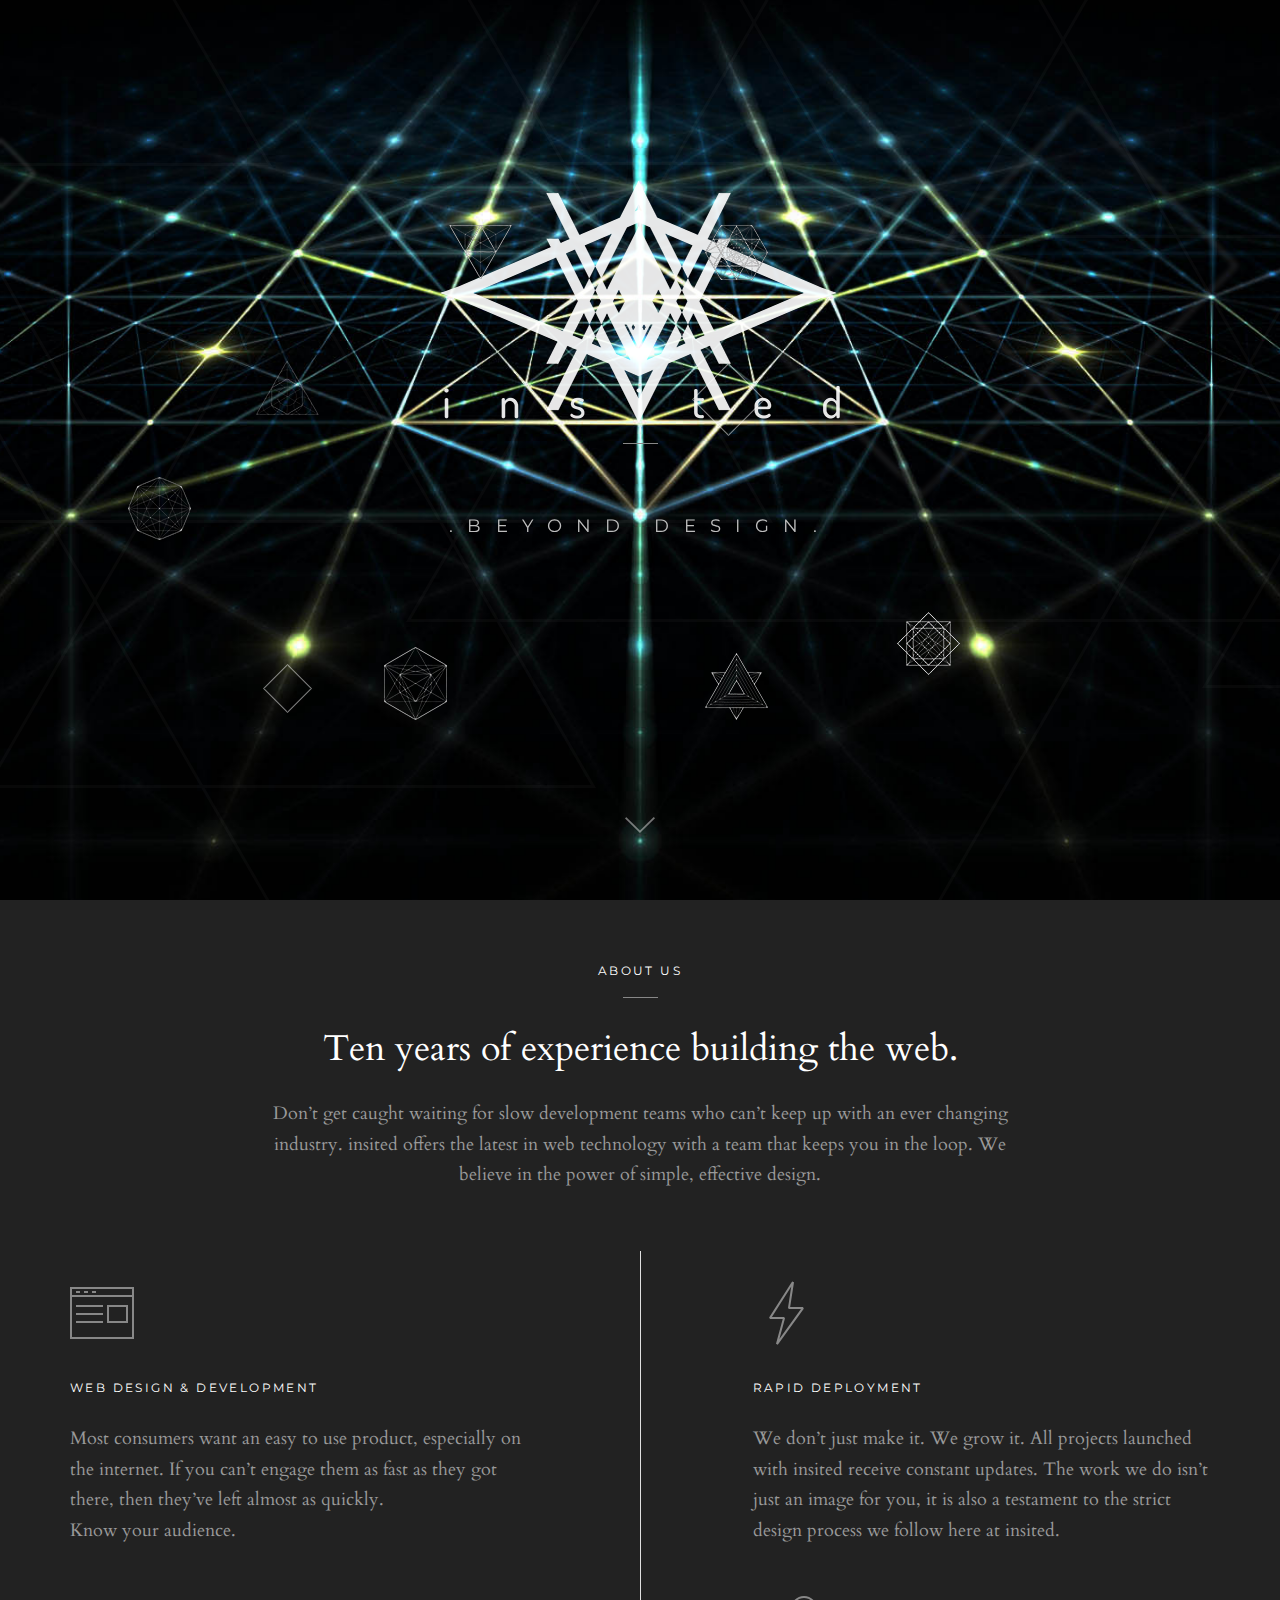
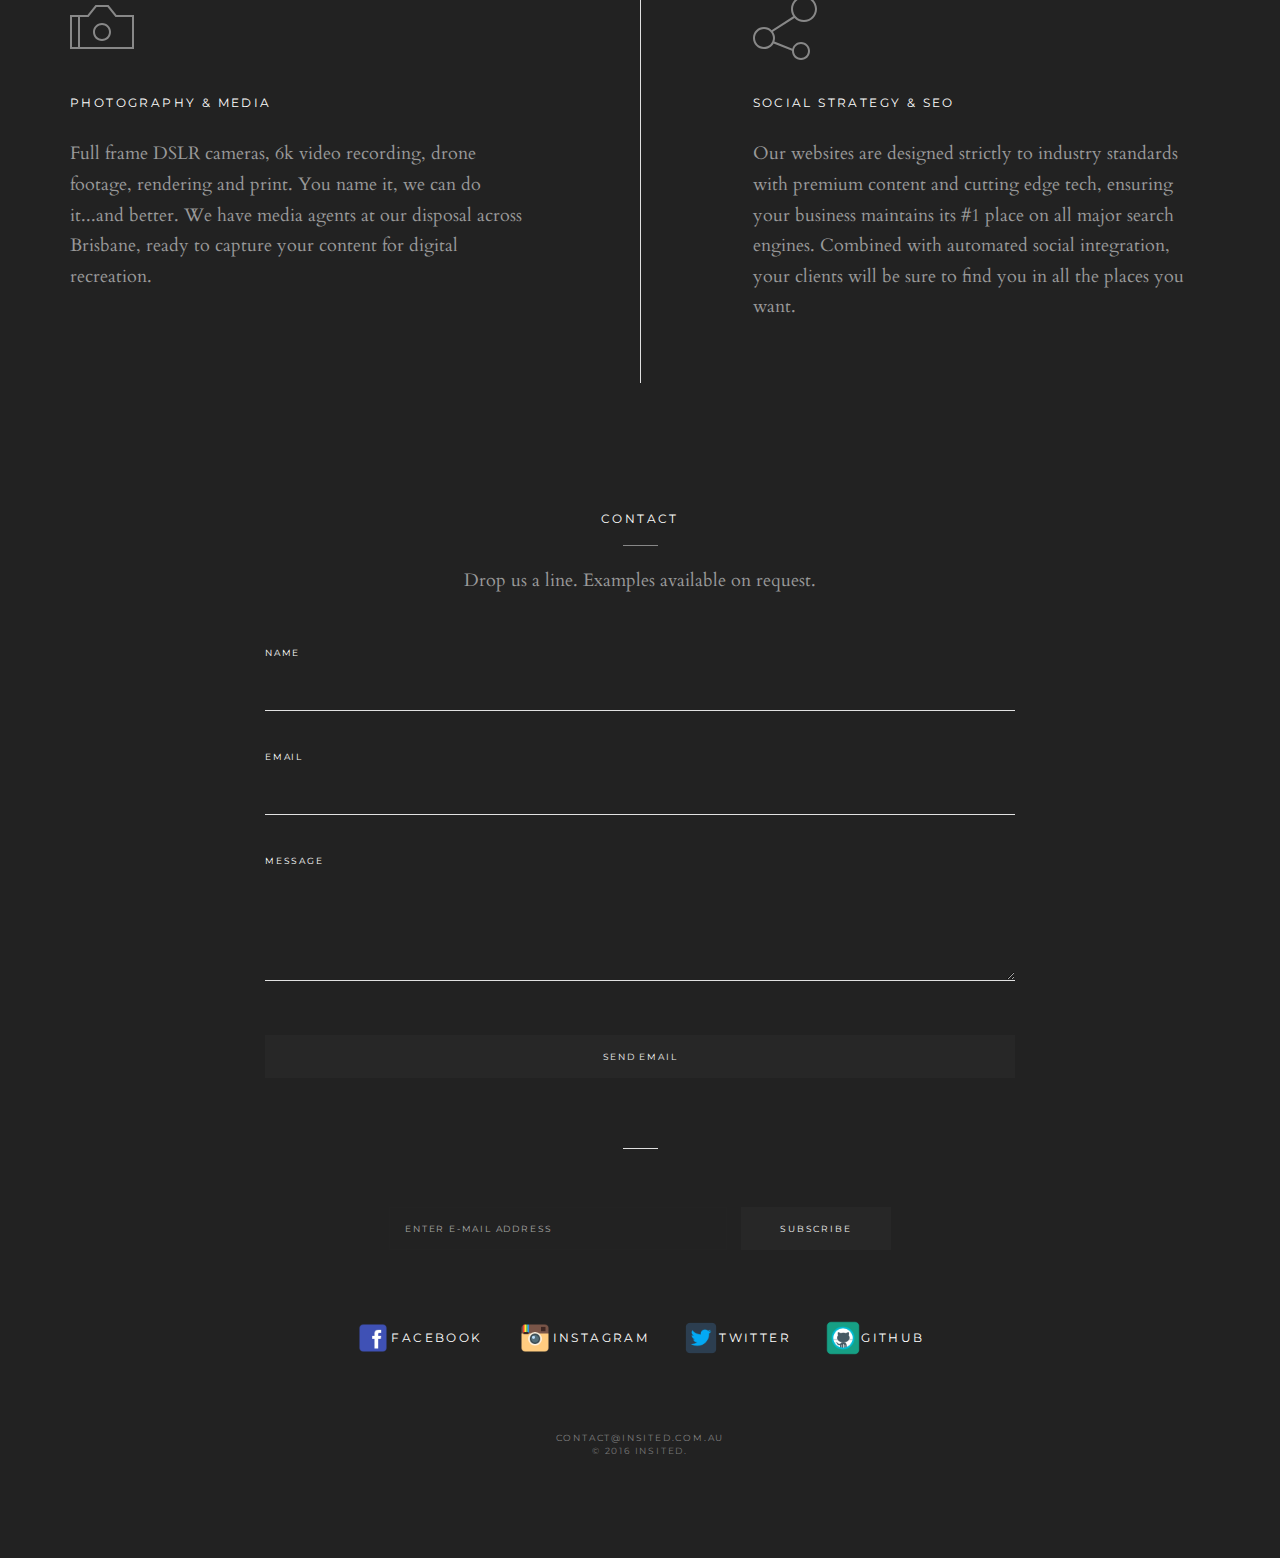
==== commit 995172e7: "Add files via upload" ====
--- a/index.html
+++ b/index.html
@@ -122,7 +122,7 @@
 			<div class="block col-xs-12 col-sm-5 col-sm-offset-2">
 				<i class="icon icon-basic-bolt"></i>
 				<h3>Rapid Deployment</h3>
-				<p>We don’t just make it. We grow it. All projects launched with insited receive constant updates. The work we do for you isn’t just an image for you, it is also a testament to the strict design process we follow here at insited. </p>
+				<p>We don’t just make it. We grow it. All projects launched with insited receive constant updates. The work we do isn’t just an image for you, it is also a testament to the strict design process we follow here at insited. </p>
 			</div>
 		</div>
 
